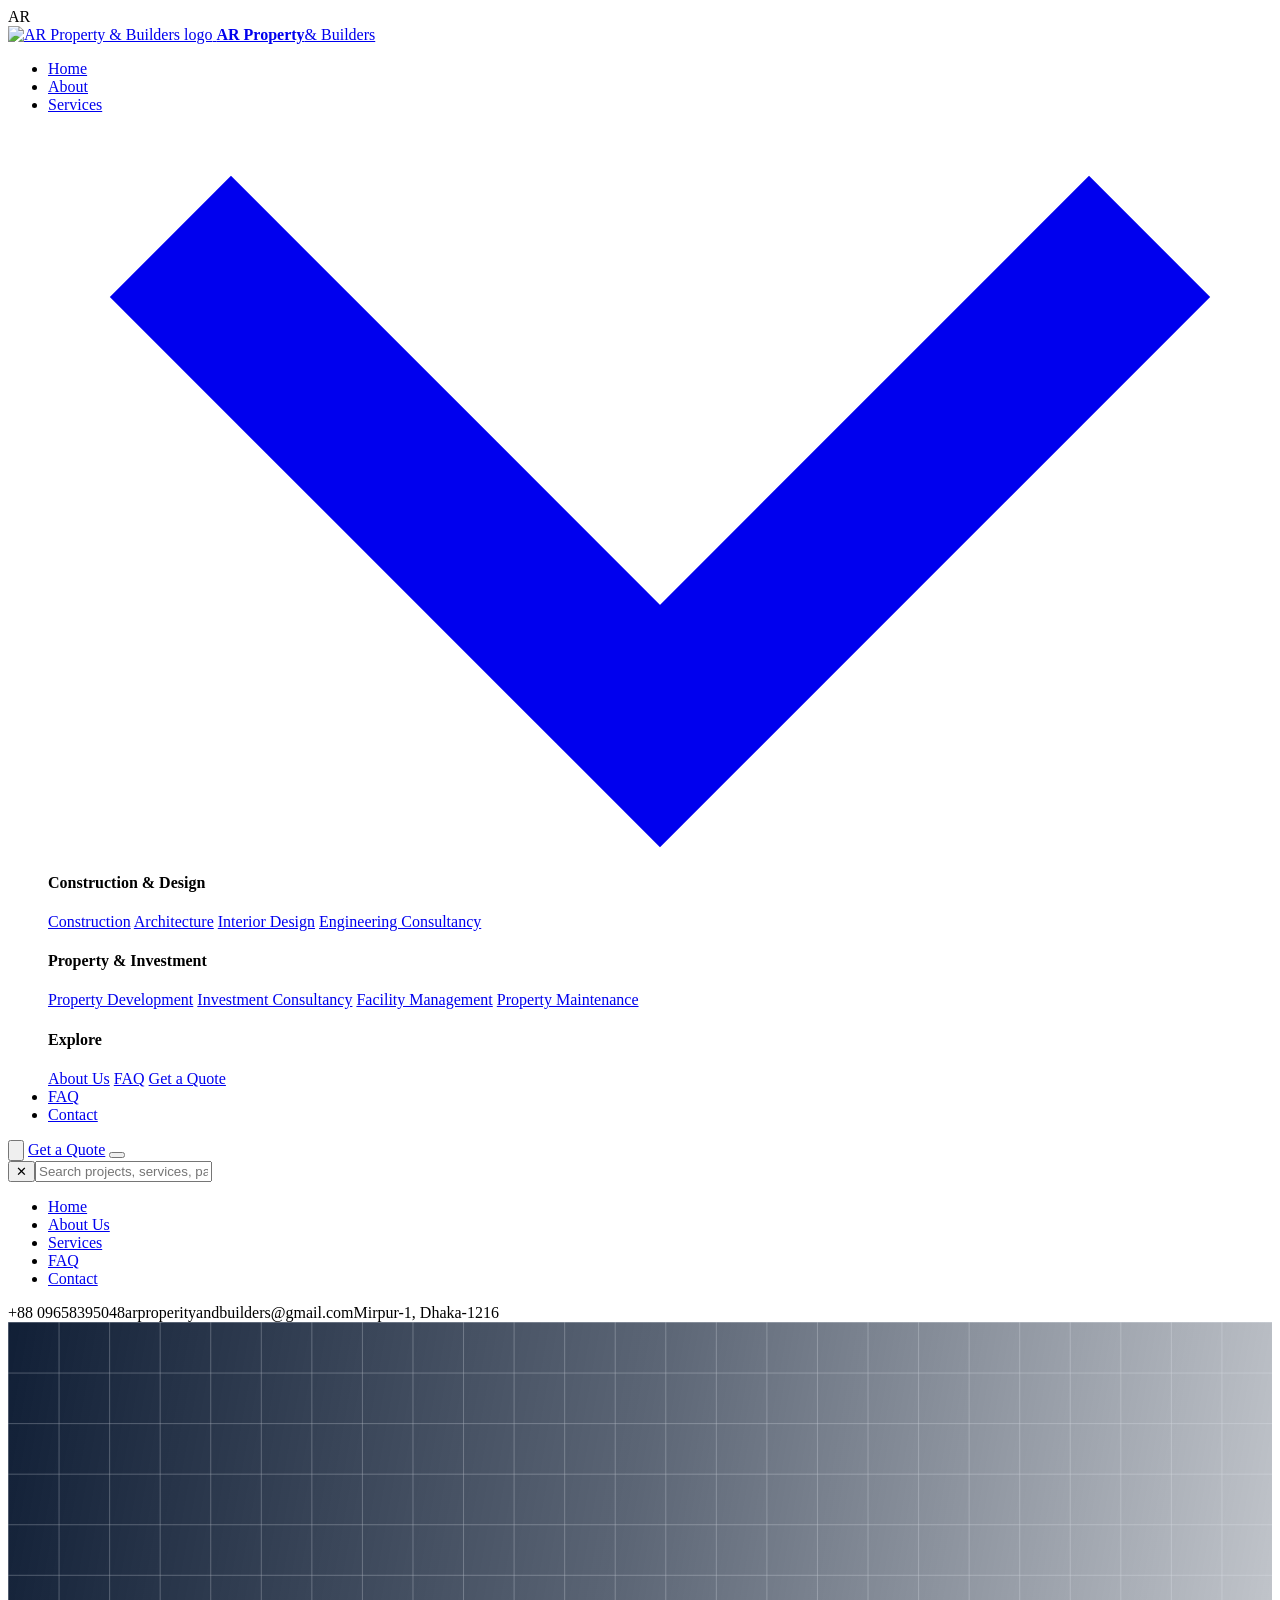
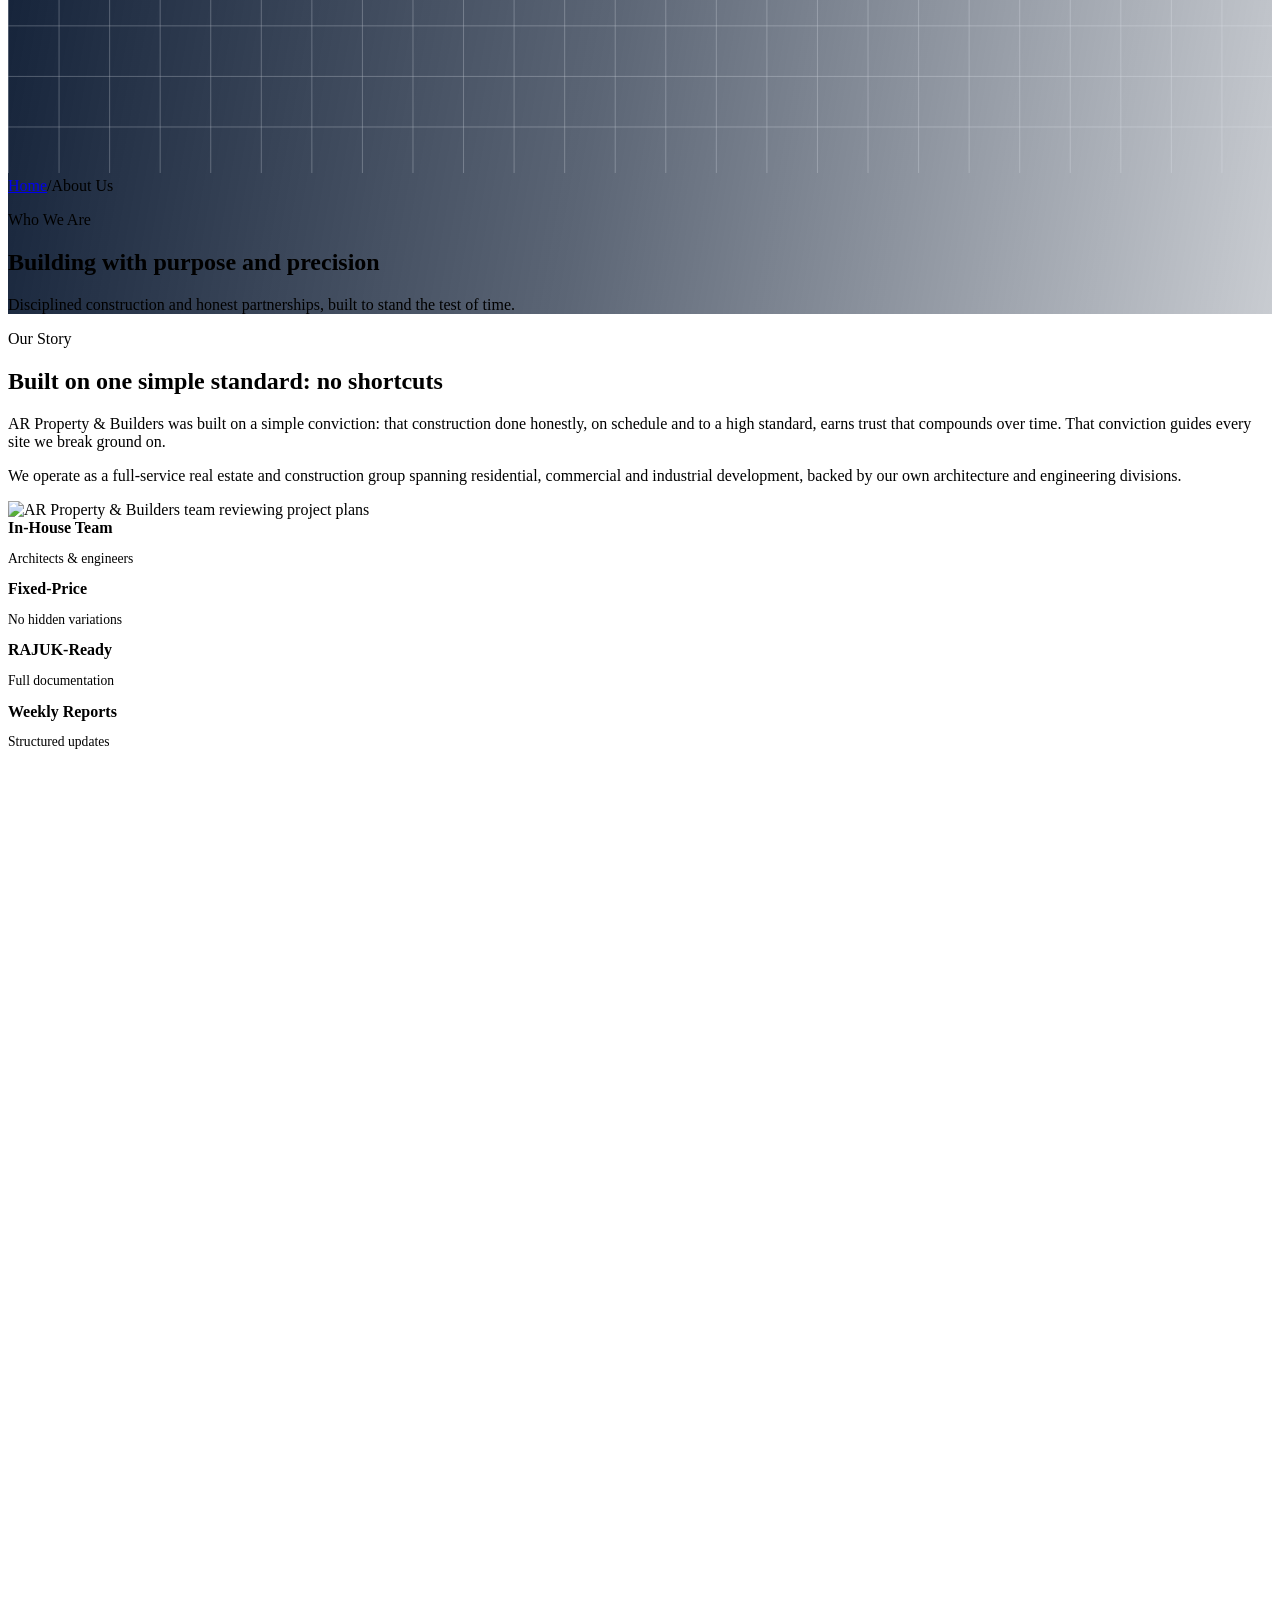
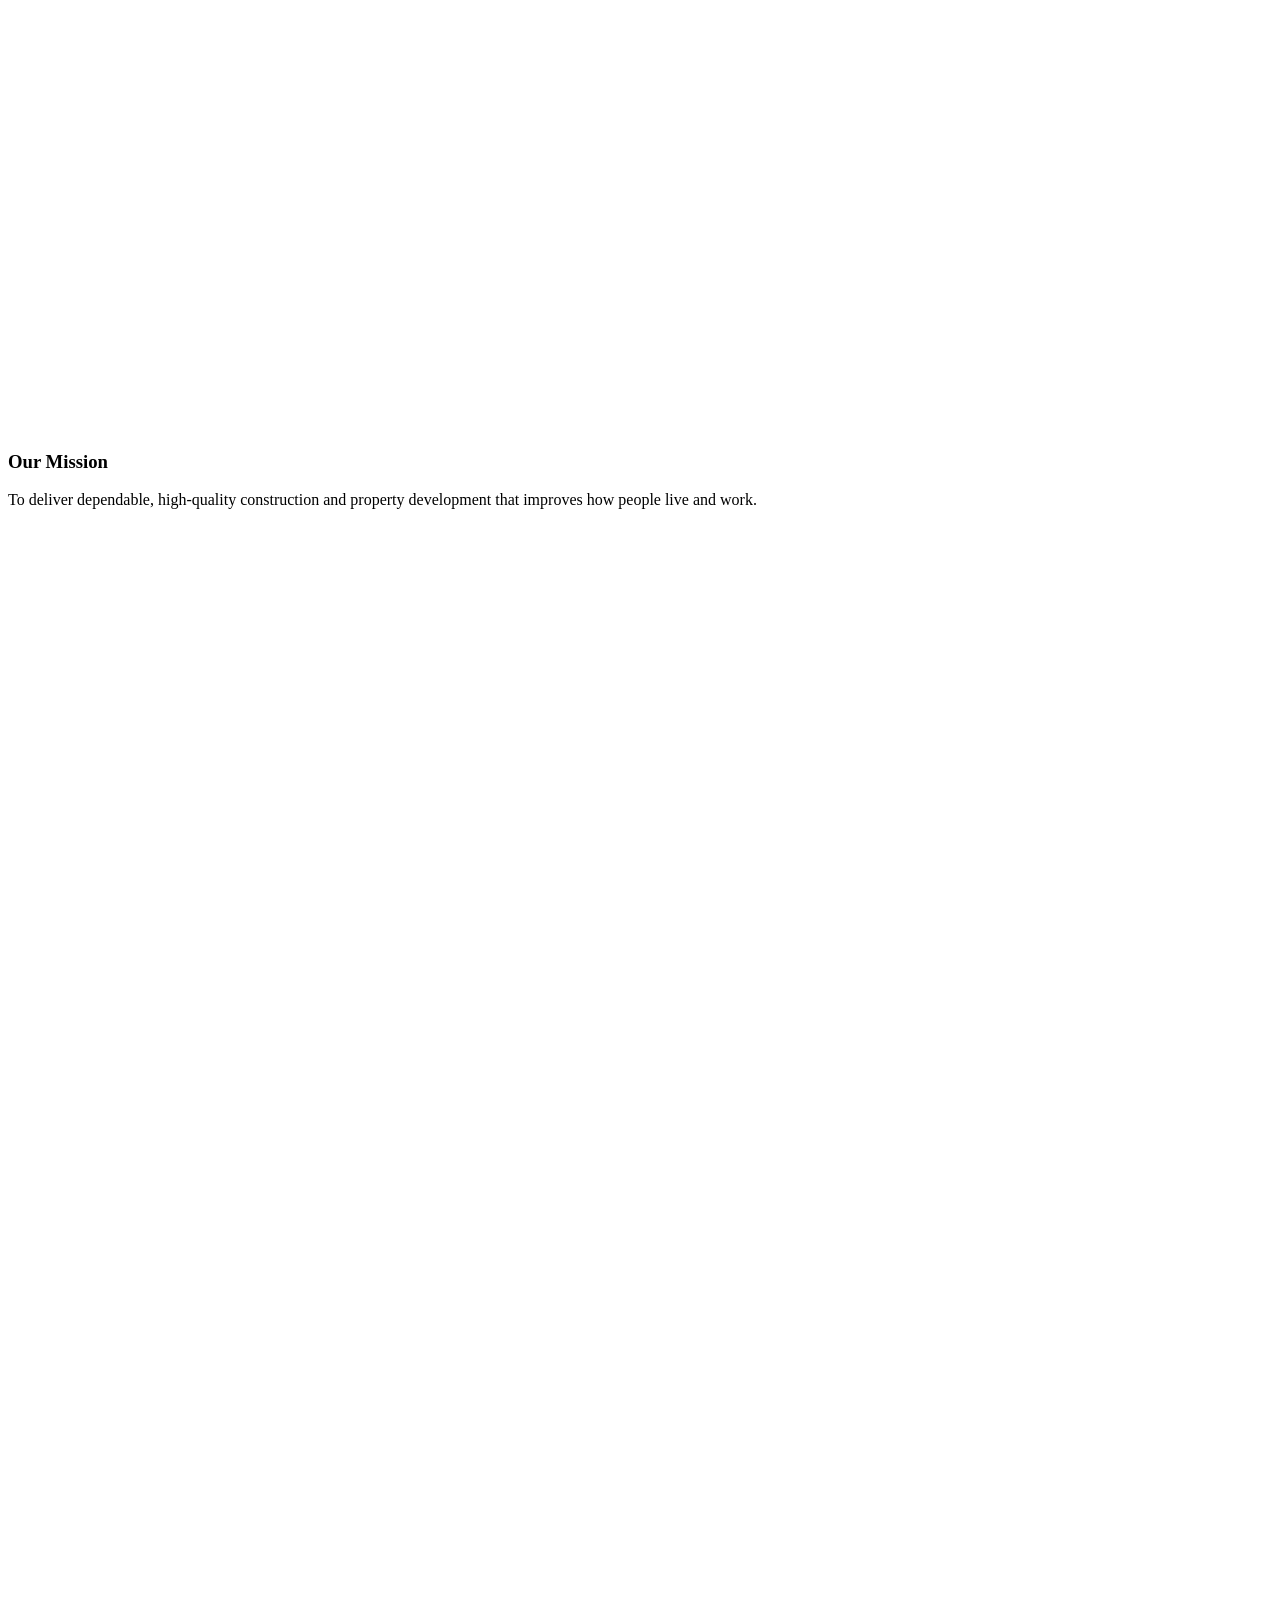
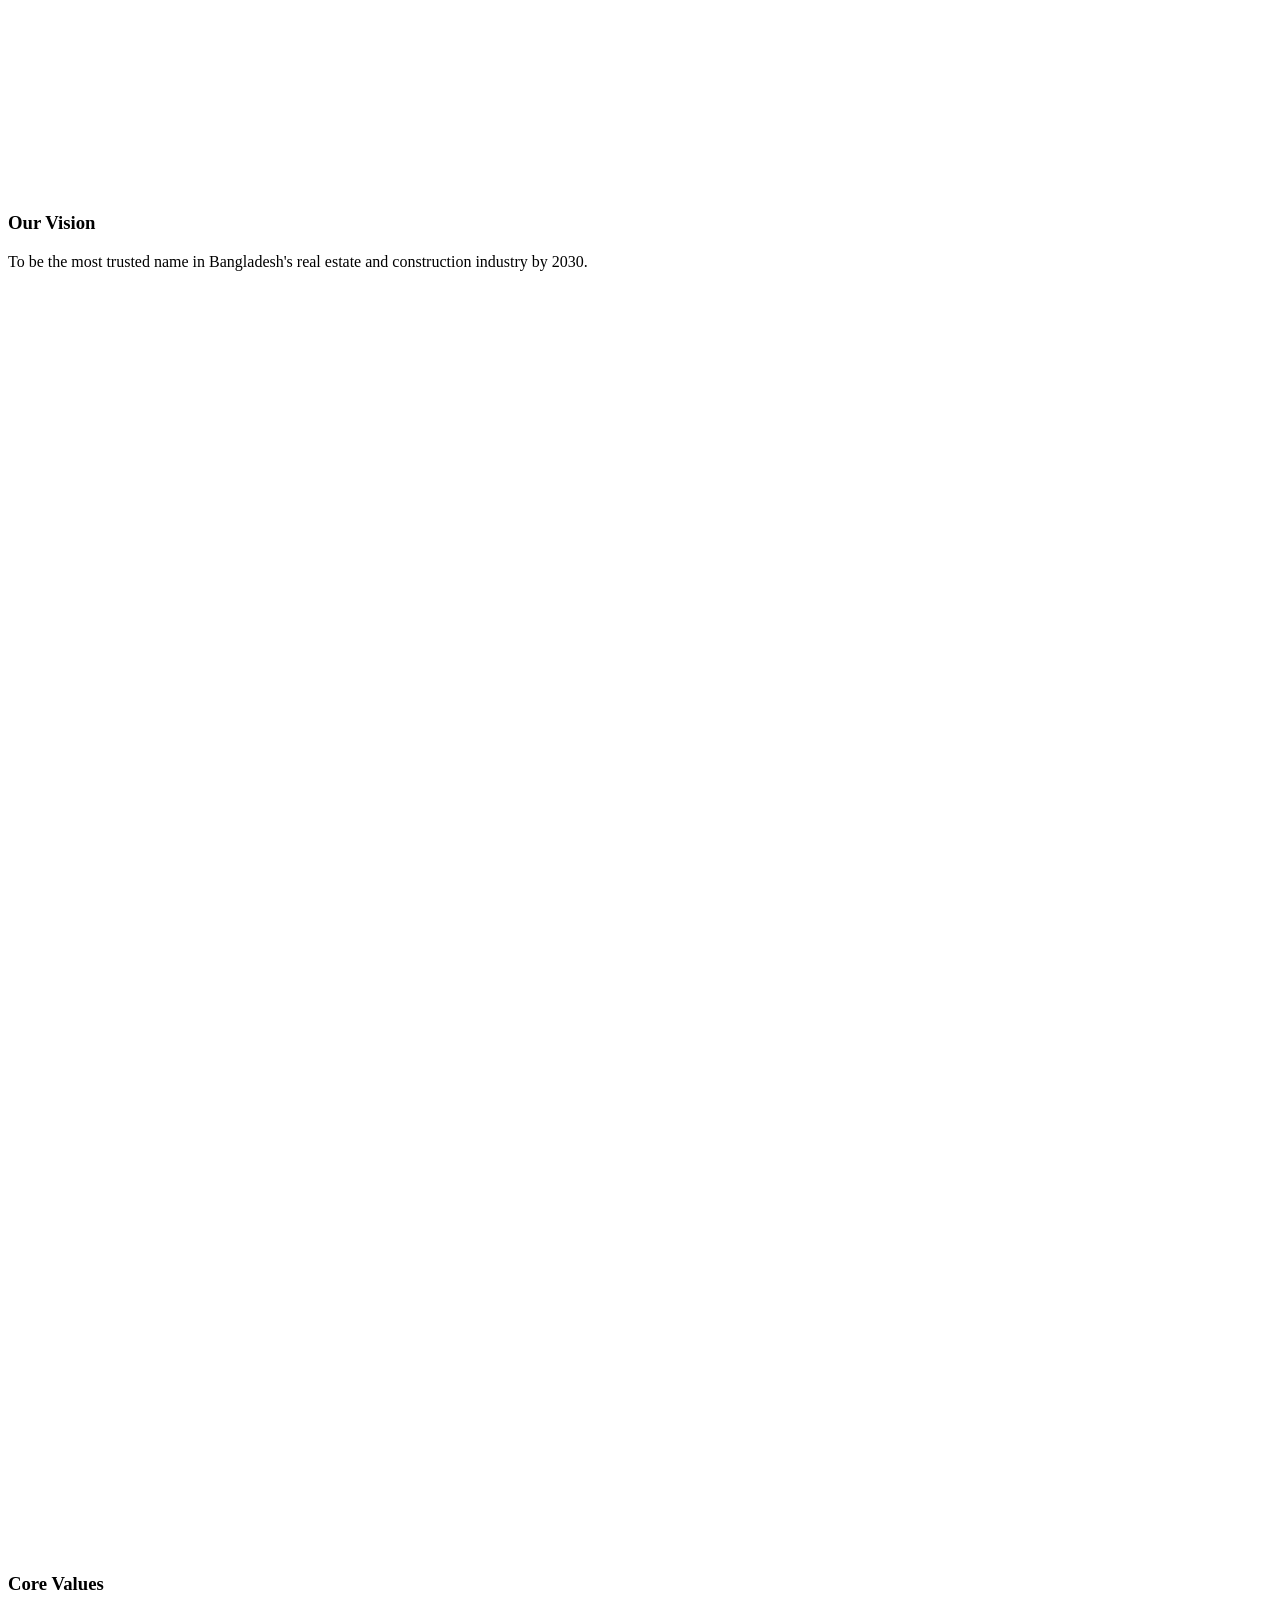
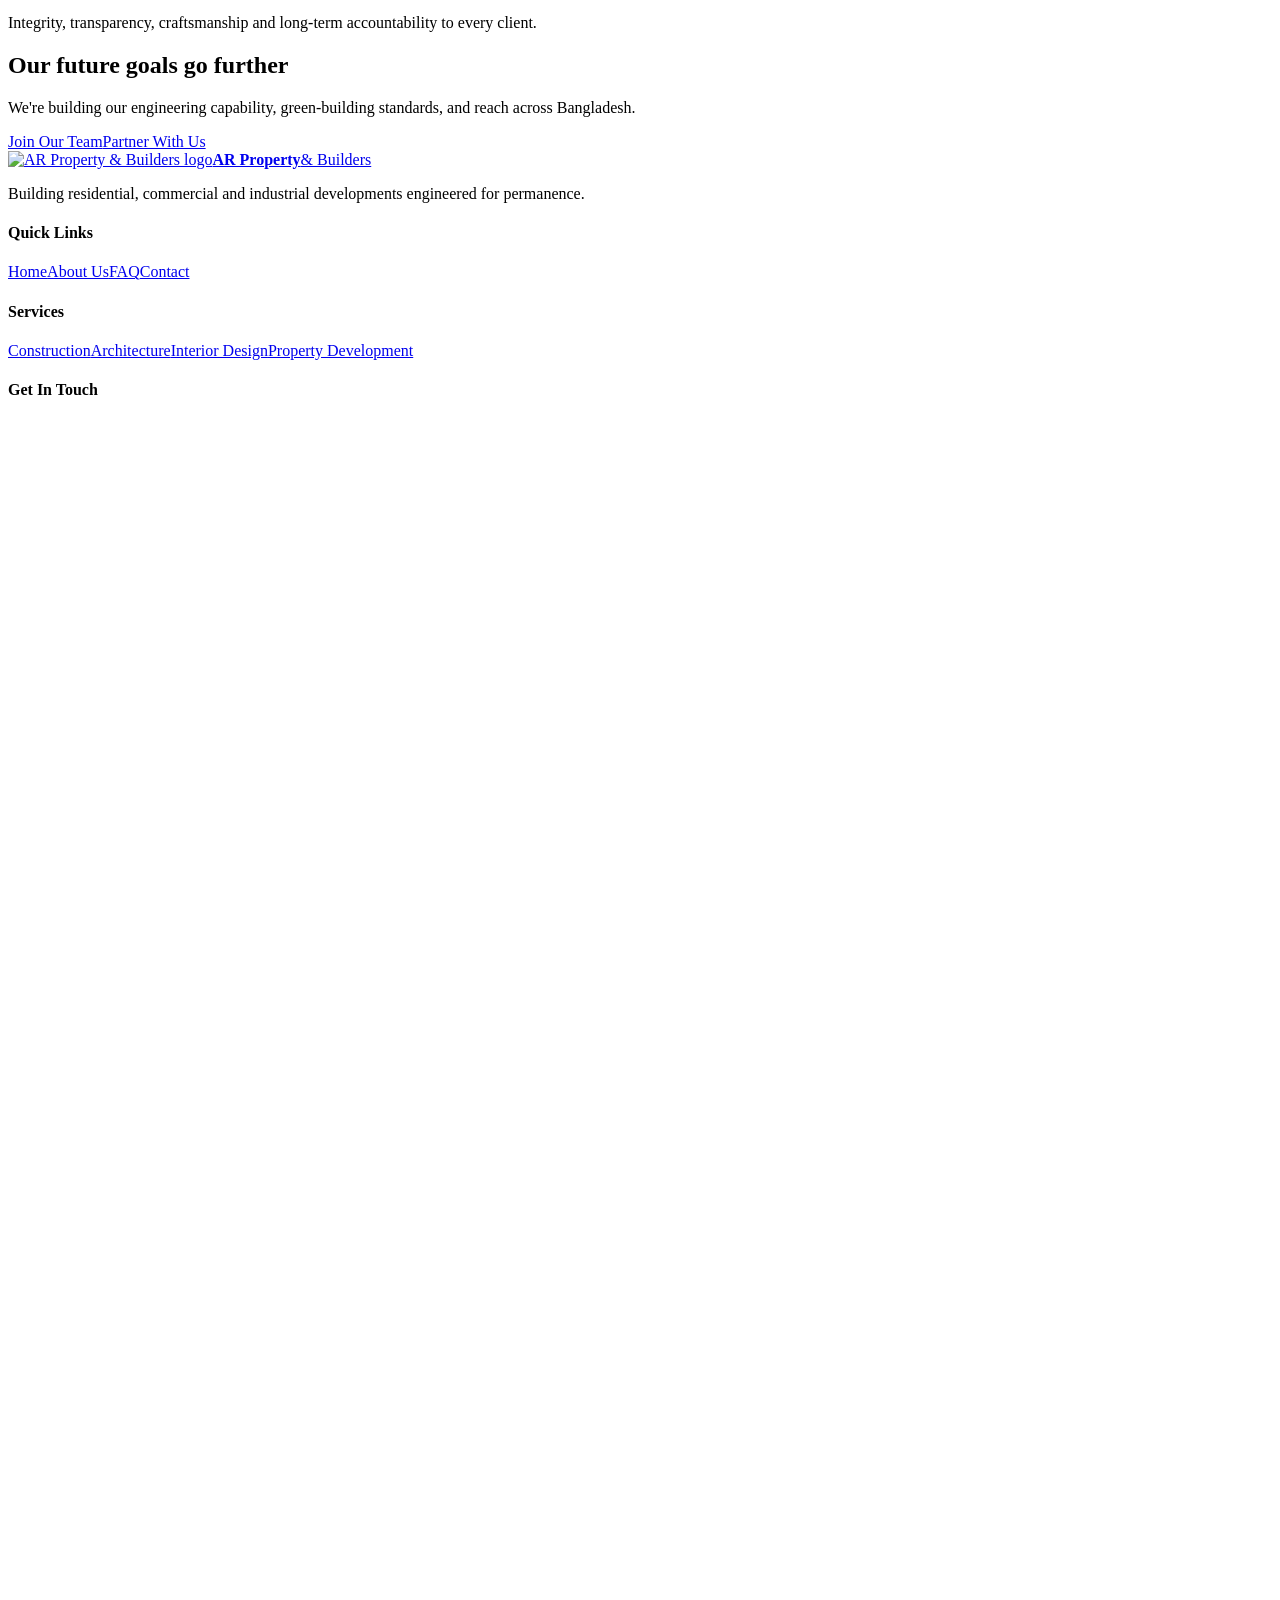
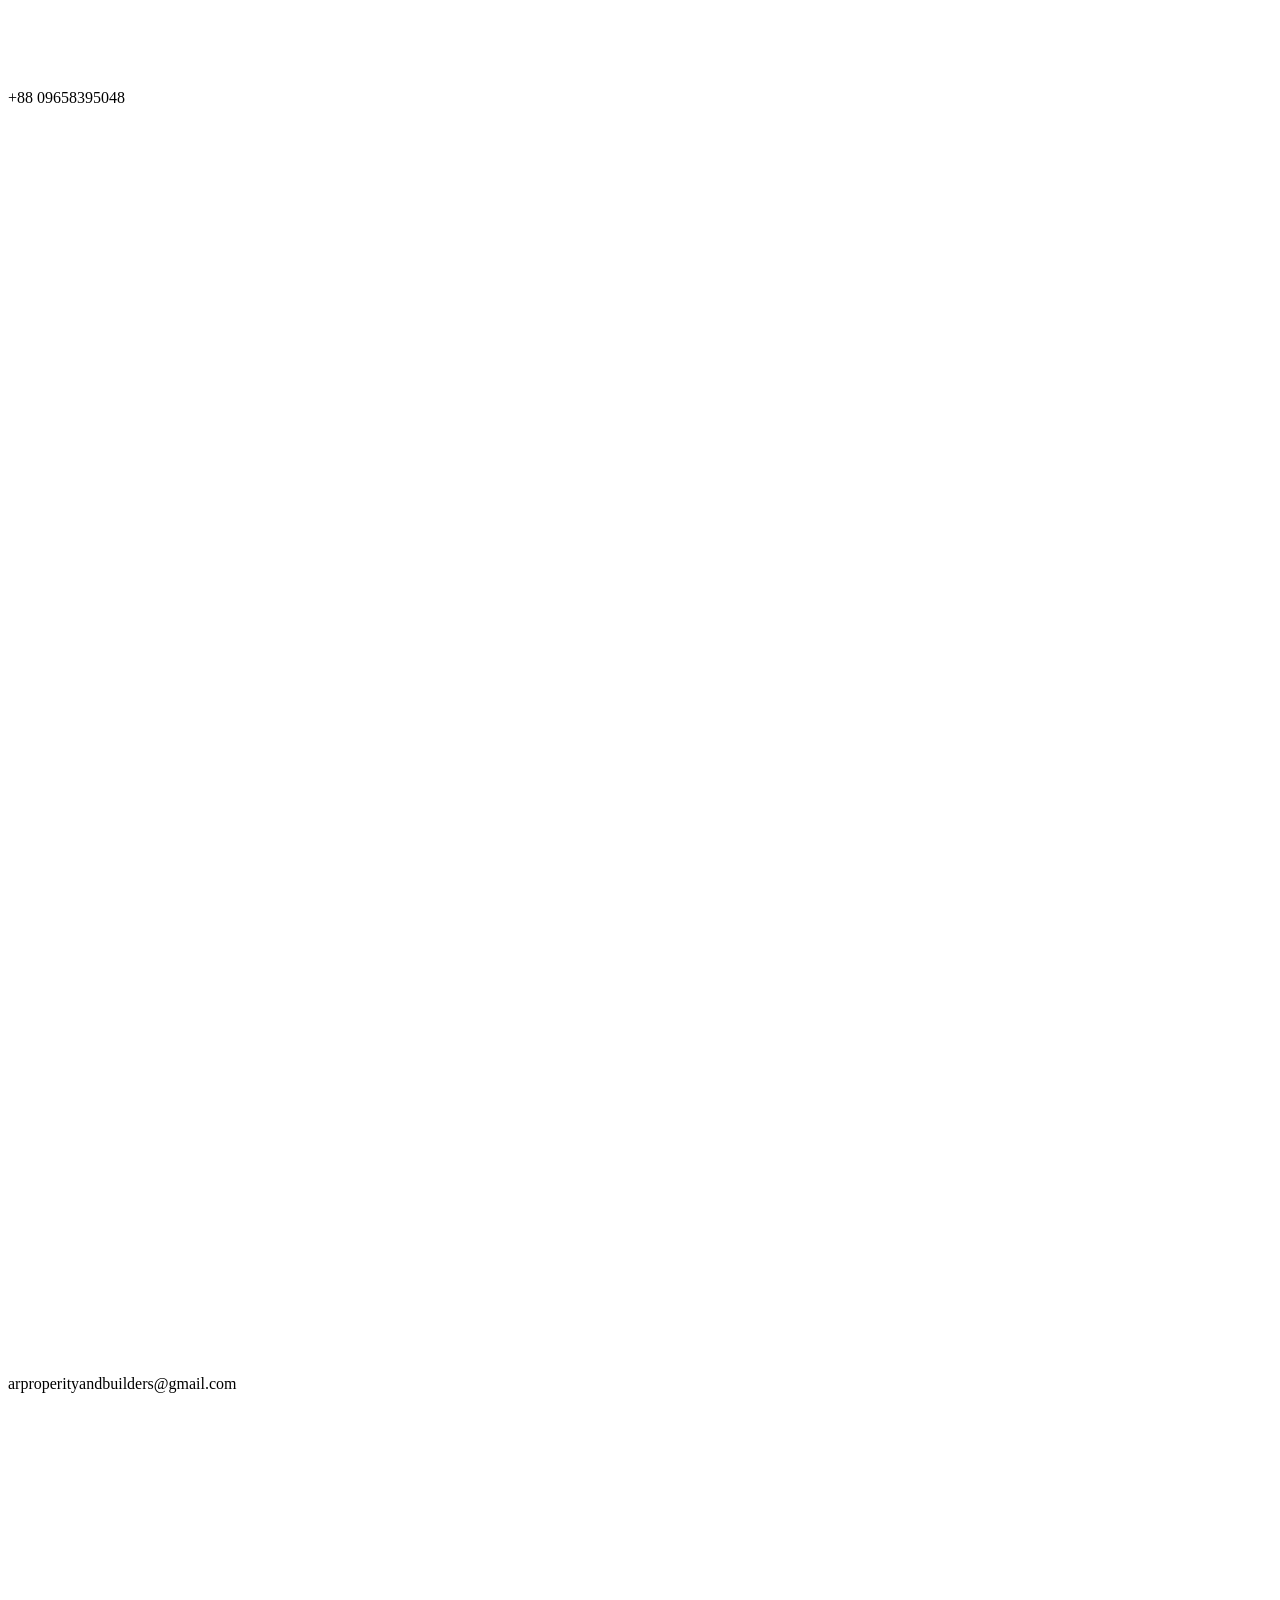
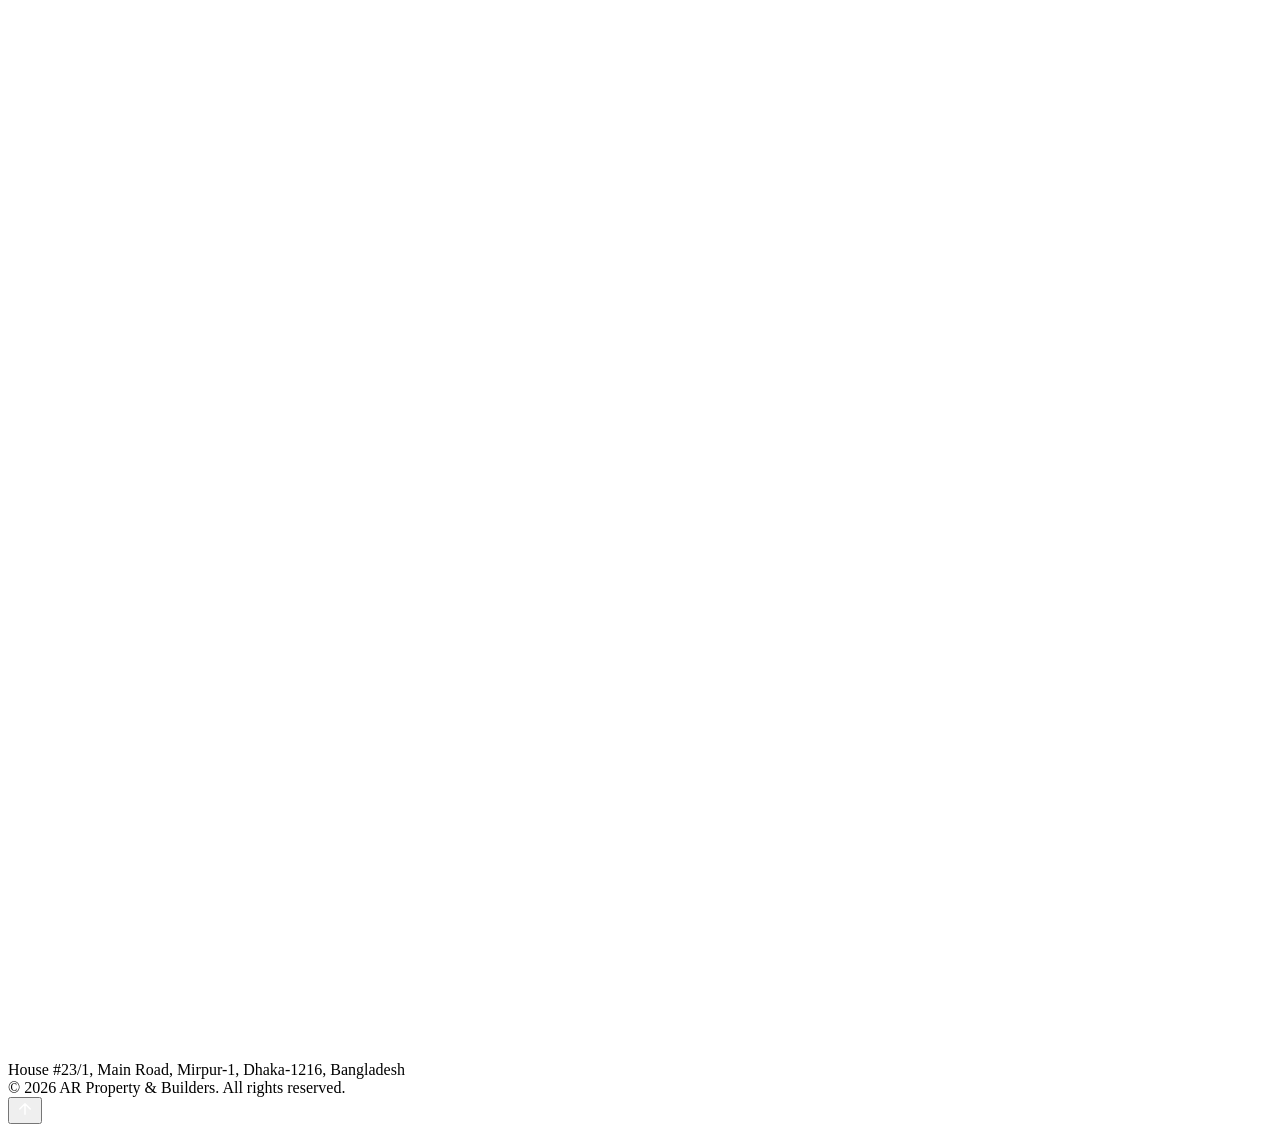
==== about.html @ 90cdf811 "Add files via upload" ====
<!DOCTYPE html>
<html lang="en">
<head>
<meta charset="UTF-8">
<meta name="viewport" content="width=device-width, initial-scale=1.0">
<title>About Us — AR Property &amp; Builders</title>
<meta name="description" content="Learn about AR Property & Builders — our story, mission, vision and core values.">
<link rel="preconnect" href="https://fonts.googleapis.com">
<link href="https://fonts.googleapis.com/css2?family=Space+Grotesk:wght@400;500;600;700&family=Inter:wght@400;500;600&family=Poppins:wght@400;500;600;700&display=swap" rel="stylesheet">
<link rel="icon" type="image/png" href="assets/images/logo.png">
<link rel="stylesheet" href="css/variables.css">
<link rel="stylesheet" href="css/style.css">
<link rel="stylesheet" href="css/animations.css">
<link rel="stylesheet" href="css/responsive.css">
</head>
<body>

<div id="page-veil" aria-hidden="true"></div>
<div id="loading-screen" aria-hidden="true"><div class="loader-mark"><span>A</span><span>R</span></div><div class="loader-bar"><span></span></div></div>
<div id="scroll-progress"></div>
<div id="cursor-glow" aria-hidden="true"></div>
<div id="toast-wrap"></div>

<header class="site-header on-dark">
  <div class="nav-wrap">
    <a href="index.html" class="brand">
      <span class="brand-mark"><img src="assets/images/logo.png" alt="AR Property &amp; Builders logo"></span>
      <span class="brand-text"><b>AR Property</b><span>&amp; Builders</span></span>
    </a>
    <nav class="main-nav" aria-label="Primary">
      <ul>
        <li><a href="index.html">Home</a></li>
        <li><a href="about.html" class="active">About</a></li>
        <li class="has-mega">
          <a href="services.html">Services <svg class="caret" viewBox="0 0 10 6" fill="none"><path d="M1 1L5 5L9 1" stroke="currentColor" stroke-width="1.4"/></svg></a>
          <div class="mega-menu">
            <div class="mega-col">
              <h4>Construction &amp; Design</h4>
              <a href="services.html#construction">Construction</a>
              <a href="services.html#architecture">Architecture</a>
              <a href="services.html#interior-design">Interior Design</a>
              <a href="services.html#engineering-consultancy">Engineering Consultancy</a>
            </div>
            <div class="mega-col">
              <h4>Property &amp; Investment</h4>
              <a href="services.html#property-development">Property Development</a>
              <a href="services.html#investment-consultancy">Investment Consultancy</a>
              <a href="services.html#facility-management">Facility Management</a>
              <a href="services.html#property-maintenance">Property Maintenance</a>
            </div>
            <div class="mega-col">
              <h4>Explore</h4>
              <a href="about.html">About Us</a>
              <a href="faq.html">FAQ</a>
              <a href="contact.html">Get a Quote</a>
            </div>
          </div>
        </li>
        <li><a href="faq.html">FAQ</a></li>
        <li><a href="contact.html">Contact</a></li>
      </ul>
    </nav>
    <div class="header-actions">
      <button class="icon-btn search-trigger" aria-label="Search" data-tooltip="Search"><svg viewBox="0 0 24 24" fill="none"><circle cx="11" cy="11" r="7" stroke="currentColor" stroke-width="1.6"/><path d="M21 21L16.65 16.65" stroke="currentColor" stroke-width="1.6" stroke-linecap="round"/></svg></button>
      <a href="contact.html" class="btn btn-primary btn-sm">Get a Quote</a>
      <button class="hamburger" aria-label="Menu"><span></span><span></span><span></span></button>
    </div>
  </div>
</header>

<div class="search-overlay"><div class="search-box"><button class="search-close" aria-label="Close search">✕</button><input type="text" placeholder="Search projects, services, pages…"></div></div>

<nav class="mobile-nav" aria-label="Mobile">
  <ul>
    <li><a href="index.html">Home</a></li>
    <li><a href="about.html">About Us</a></li>
    <li><a href="services.html">Services</a></li>
    <li><a href="faq.html">FAQ</a></li>
    <li><a href="contact.html">Contact</a></li>
  </ul>
  <div class="mn-meta"><span>+88 09658395048</span><span>arproperityandbuilders@gmail.com</span><span>Mirpur-1, Dhaka-1216</span></div>
</nav>

<main>
<section class="page-hero photo" style="background-image:linear-gradient(100deg, rgba(7,22,46,.96) 0%, rgba(7,22,46,.66) 48%, rgba(7,22,46,.22) 100%), url('assets/images/about-hero-site.jpg')">
  <div class="bp-grid" aria-hidden="true"><svg viewBox="0 0 1400 500" preserveAspectRatio="xMidYMid slice"><defs><pattern id="g2" width="56" height="56" patternUnits="userSpaceOnUse"><path d="M56 0H0V56" fill="none" stroke="#E6EAF2" stroke-width="1"/></pattern></defs><rect width="1400" height="500" fill="url(#g2)" opacity=".6"/></svg></div>
  <div class="container" style="position:relative;z-index:2">
    <div class="breadcrumb"><a href="index.html">Home</a><span class="sep">/</span><span>About Us</span></div>
    <p class="eyebrow">Who We Are</p>
    <h1 data-reveal="up">Building with purpose and precision</h1>
    <p class="tag-line" data-reveal="up" style="transition-delay:.1s">Disciplined construction and honest partnerships, built to stand the test of time.</p>
  </div>
</section>

<section class="section">
  <div class="container split">
    <div data-reveal="left">
      <p class="eyebrow">Our Story</p>
      <h2>Built on one simple standard: no shortcuts</h2>
      <p class="tag-line">AR Property &amp; Builders was built on a simple conviction: that construction done honestly, on schedule and to a high standard, earns trust that compounds over time. That conviction guides every site we break ground on.</p>
      <p class="tag-line mt-2">We operate as a full-service real estate and construction group spanning residential, commercial and industrial development, backed by our own architecture and engineering divisions.</p>
    </div>
    <div data-reveal="right">
      <div class="photo-frame">
        <img src="assets/images/team-planning.jpg" alt="AR Property &amp; Builders team reviewing project plans">
      </div>
      <div class="card-grid grid-2 mt-3">
        <div class="glass-card"><b style="font-family:var(--font-display);font-size:1rem;color:var(--navy)">In-House Team</b><p class="mt-1" style="font-size:.85rem">Architects &amp; engineers</p></div>
        <div class="glass-card"><b style="font-family:var(--font-display);font-size:1rem;color:var(--navy)">Fixed-Price</b><p class="mt-1" style="font-size:.85rem">No hidden variations</p></div>
        <div class="glass-card"><b style="font-family:var(--font-display);font-size:1rem;color:var(--navy)">RAJUK-Ready</b><p class="mt-1" style="font-size:.85rem">Full documentation</p></div>
        <div class="glass-card"><b style="font-family:var(--font-display);font-size:1rem;color:var(--navy)">Weekly Reports</b><p class="mt-1" style="font-size:.85rem">Structured updates</p></div>
      </div>
    </div>
  </div>
</section>

<section class="section" style="background:var(--surface-1)">
  <div class="container">
    <div class="card-grid grid-3" data-reveal-group>
      <div class="card"><span class="corner tl"></span><span class="corner br"></span>
        <div class="card-icon"><svg viewBox="0 0 24 24" fill="none"><path d="M12 2L2 7L12 12L22 7L12 2Z" stroke-width="1.6" stroke-linejoin="round"/></svg></div>
        <h3>Our Mission</h3><p>To deliver dependable, high-quality construction and property development that improves how people live and work.</p>
      </div>
      <div class="card"><span class="corner tl"></span><span class="corner br"></span>
        <div class="card-icon"><svg viewBox="0 0 24 24" fill="none"><path d="M2 12S5 5 12 5S22 12 22 12S19 19 12 19S2 12 2 12Z" stroke-width="1.6"/><circle cx="12" cy="12" r="3" stroke-width="1.6"/></svg></div>
        <h3>Our Vision</h3><p>To be the most trusted name in Bangladesh's real estate and construction industry by 2030.</p>
      </div>
      <div class="card"><span class="corner tl"></span><span class="corner br"></span>
        <div class="card-icon"><svg viewBox="0 0 24 24" fill="none"><path d="M12 21C12 21 4 15 4 9A8 8 0 0112 3A8 8 0 0120 9C20 15 12 21 12 21Z" stroke-width="1.6"/></svg></div>
        <h3>Core Values</h3><p>Integrity, transparency, craftsmanship and long-term accountability to every client.</p>
      </div>
    </div>
  </div>
</section>

<section class="section">
  <div class="container">
    <div class="cta-band" data-reveal="zoom">
      <h2>Our future goals go further</h2>
      <p>We're building our engineering capability, green-building standards, and reach across Bangladesh.</p>
      <div class="hero-cta" style="justify-content:center"><a href="contact.html" class="btn btn-primary">Join Our Team</a><a href="contact.html" class="btn btn-outline">Partner With Us</a></div>
    </div>
  </div>
</section>
</main>

<footer class="site-footer">
  <div class="container footer-top">
    <div class="footer-brand">
      <a href="index.html" class="brand"><span class="brand-mark"><img src="assets/images/logo.png" alt="AR Property &amp; Builders logo"></span><span class="brand-text"><b>AR Property</b><span>&amp; Builders</span></span></a>
      <p>Building residential, commercial and industrial developments engineered for permanence.</p>
    </div>
    <div class="footer-col"><h4>Quick Links</h4><a href="index.html">Home</a><a href="about.html">About Us</a><a href="faq.html">FAQ</a><a href="contact.html">Contact</a></div>
    <div class="footer-col"><h4>Services</h4><a href="services.html#construction">Construction</a><a href="services.html#architecture">Architecture</a><a href="services.html#interior-design">Interior Design</a><a href="services.html#property-development">Property Development</a></div>
    <div class="footer-col">
      <h4>Get In Touch</h4>
      <div class="contact-row"><svg viewBox="0 0 24 24" fill="none"><path d="M22 16.92V19.92C22 20.47 21.55 20.92 21 20.9C10.4 20.29 2.7 12.6 2.1 2C2.08 1.45 2.53 1 3.08 1H6.08C6.6 1 7.03 1.4 7.08 1.92C7.2 3.13 7.47 4.32 7.87 5.44C8.03 5.9 7.92 6.42 7.56 6.78L6.1 8.24C7.5 11.05 9.95 13.5 12.76 14.9L14.22 13.44C14.58 13.08 15.1 12.97 15.56 13.13C16.68 13.53 17.87 13.8 19.08 13.92C19.6 13.97 20 14.4 20 14.92" stroke-width="1.4"/></svg><span>+88 09658395048</span></div>
      <div class="contact-row"><svg viewBox="0 0 24 24" fill="none"><path d="M4 4H20V20H4V4Z" stroke-width="1.4"/><path d="M4 6L12 13L20 6" stroke-width="1.4"/></svg><span>arproperityandbuilders@gmail.com</span></div>
      <div class="contact-row"><svg viewBox="0 0 24 24" fill="none"><path d="M12 21C12 21 5 15 5 9.5A7 7 0 0119 9.5C19 15 12 21 12 21Z" stroke-width="1.4"/></svg><span>House #23/1, Main Road, Mirpur-1, Dhaka-1216, Bangladesh</span></div>
    </div>
  </div>
  <div class="container footer-bottom"><span>© 2026 AR Property &amp; Builders. All rights reserved.</span></div>
</footer>

<button id="back-to-top" aria-label="Back to top"><svg viewBox="0 0 24 24" fill="none" width="18" height="18"><path d="M12 19V5M5 12L12 5L19 12" stroke="white" stroke-width="2" stroke-linecap="round" stroke-linejoin="round"/></svg></button>

<script src="js/main.js"></script>
<script src="js/navigation.js"></script>
<script src="js/animation.js"></script>
<script src="js/counter.js"></script>
<script src="js/forms.js"></script>
<script src="js/components.js"></script>
</body>
</html>
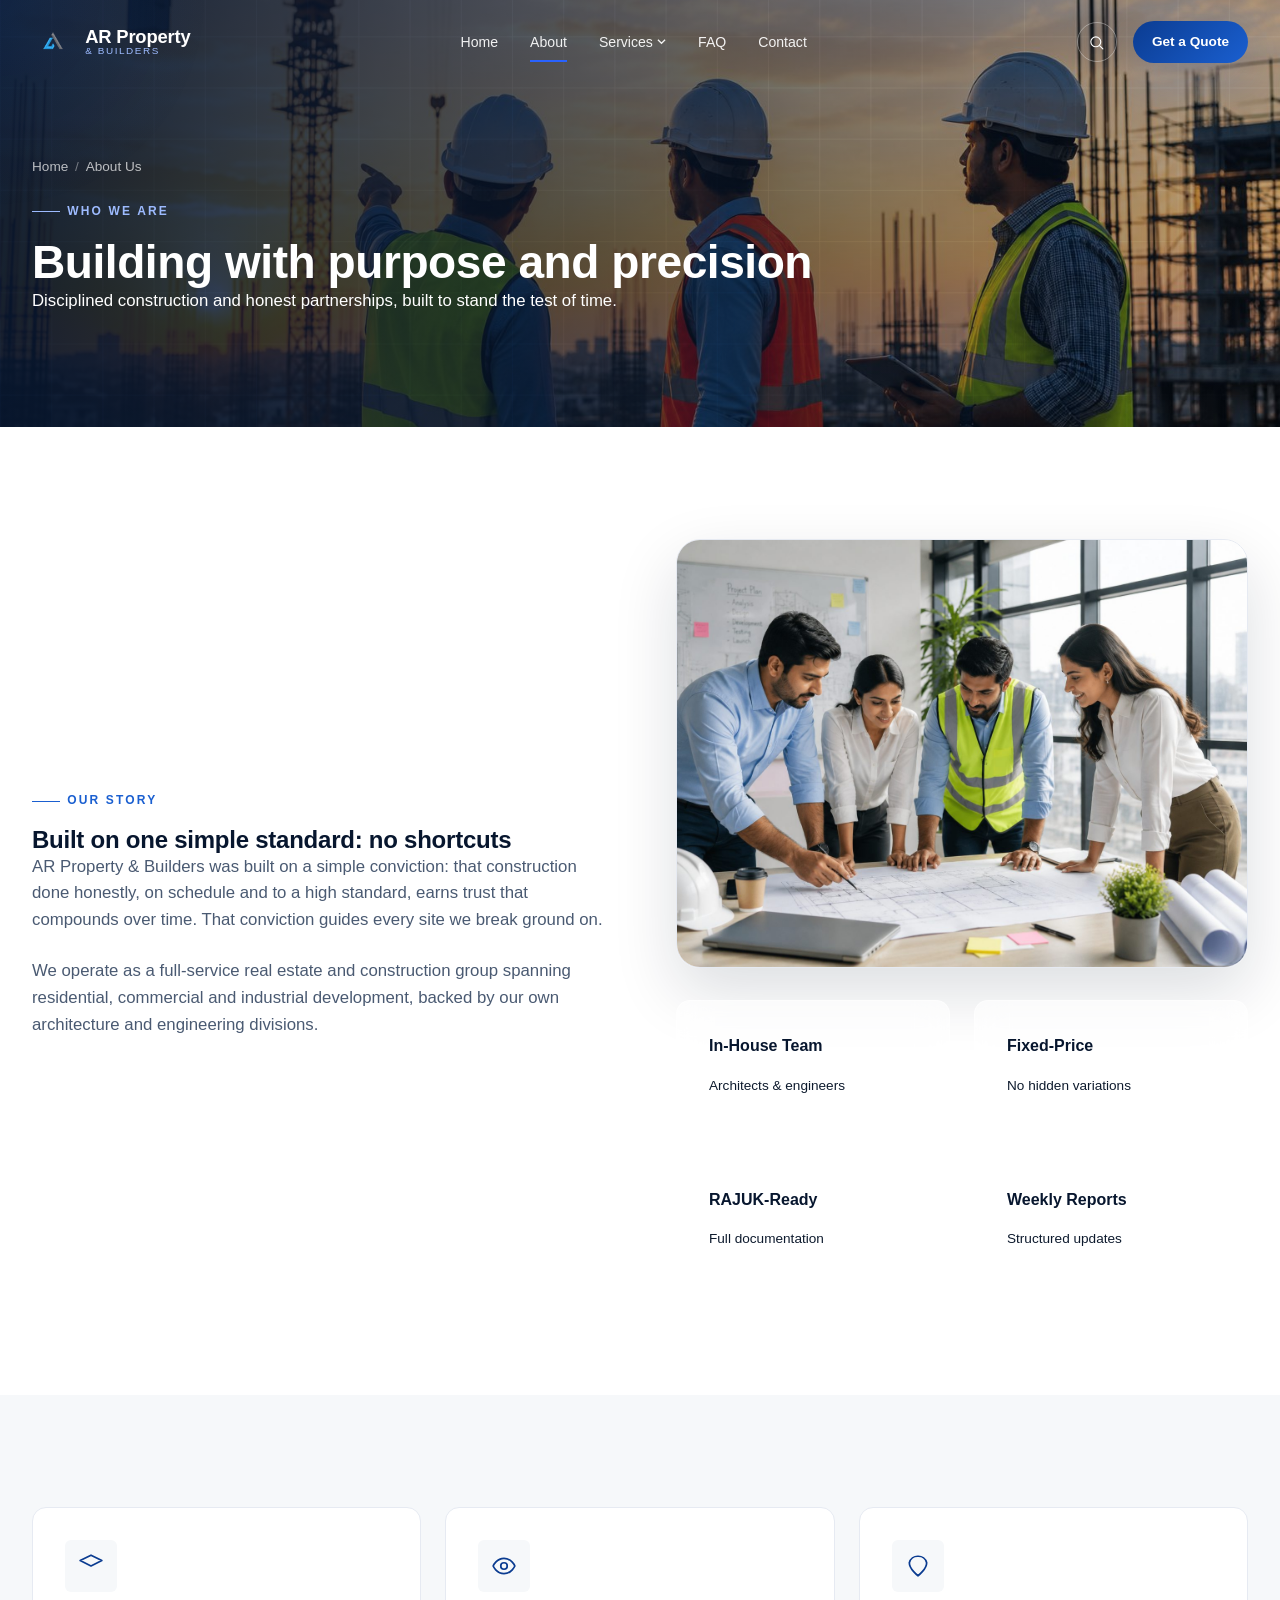
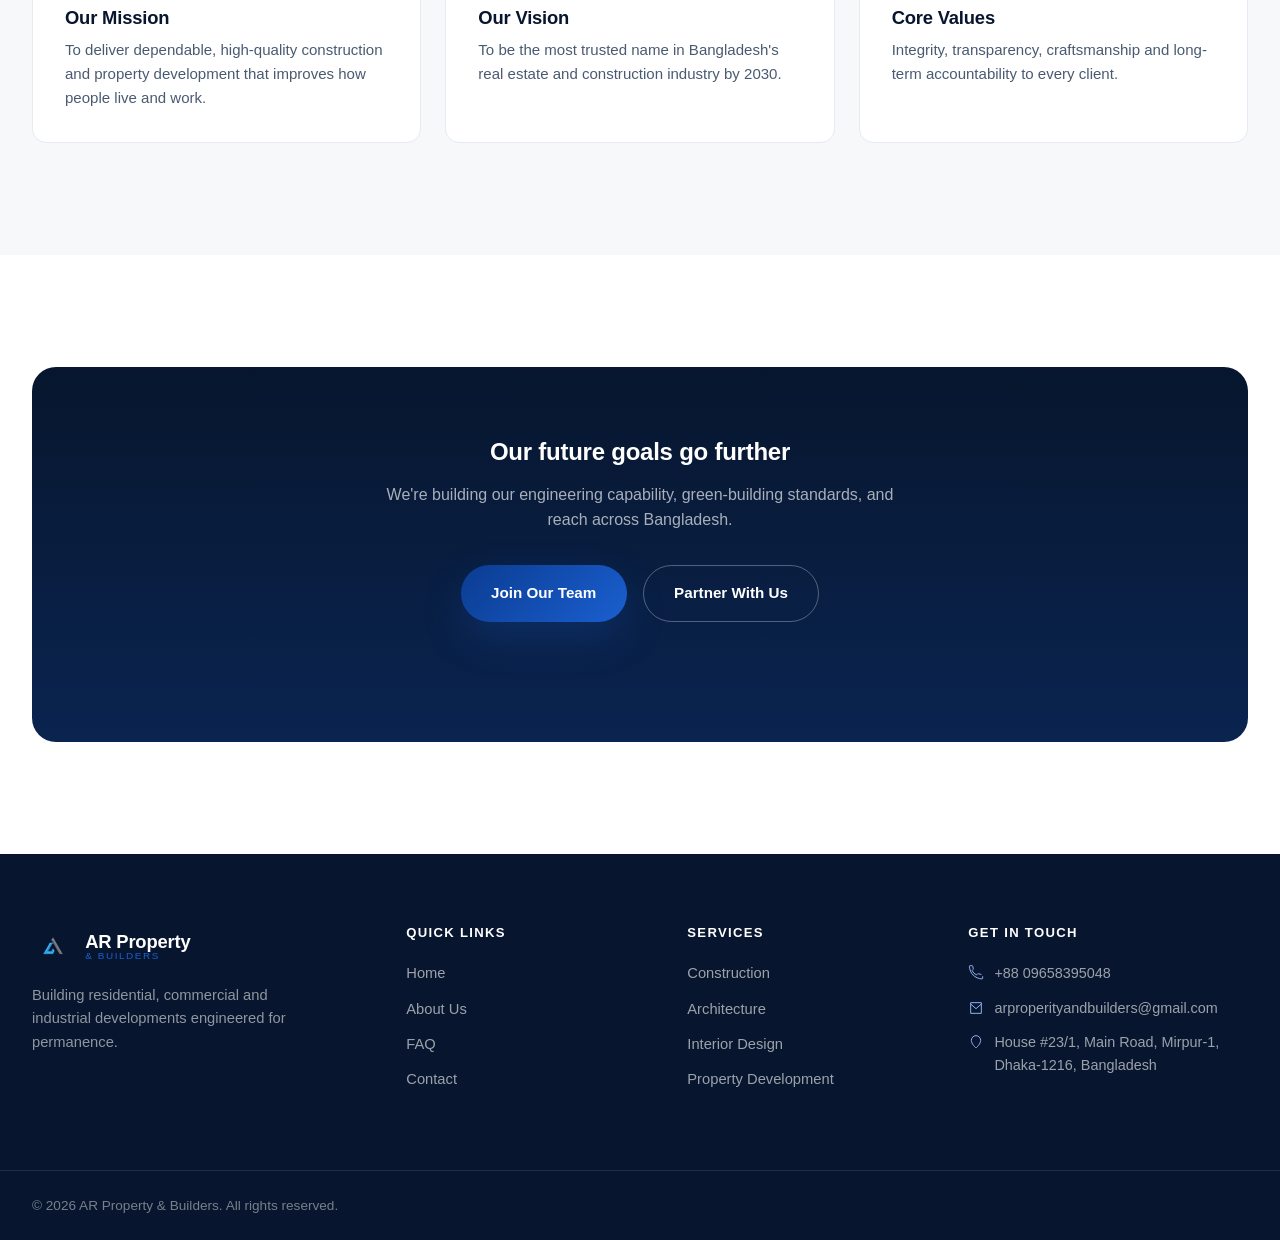
==== commit 460e8e72: "Add files via upload" ====
--- a/about.html
+++ b/about.html
@@ -7,11 +7,11 @@
 <meta name="description" content="Learn about AR Property & Builders — our story, mission, vision and core values.">
 <link rel="preconnect" href="https://fonts.googleapis.com">
 <link href="https://fonts.googleapis.com/css2?family=Space+Grotesk:wght@400;500;600;700&family=Inter:wght@400;500;600&family=Poppins:wght@400;500;600;700&display=swap" rel="stylesheet">
-<link rel="icon" type="image/png" href="assets/images/logo.png">
-<link rel="stylesheet" href="css/variables.css">
-<link rel="stylesheet" href="css/style.css">
-<link rel="stylesheet" href="css/animations.css">
-<link rel="stylesheet" href="css/responsive.css">
+<link rel="icon" type="image/png" href="logo.png">
+<link rel="stylesheet" href="variables.css">
+<link rel="stylesheet" href="style.css">
+<link rel="stylesheet" href="animations.css">
+<link rel="stylesheet" href="responsive.css">
 </head>
 <body>
 
@@ -24,7 +24,7 @@
 <header class="site-header on-dark">
   <div class="nav-wrap">
     <a href="index.html" class="brand">
-      <span class="brand-mark"><img src="assets/images/logo.png" alt="AR Property &amp; Builders logo"></span>
+      <span class="brand-mark"><img src="logo.png" alt="AR Property &amp; Builders logo"></span>
       <span class="brand-text"><b>AR Property</b><span>&amp; Builders</span></span>
     </a>
     <nav class="main-nav" aria-label="Primary">
@@ -82,7 +82,7 @@
 </nav>
 
 <main>
-<section class="page-hero photo" style="background-image:linear-gradient(100deg, rgba(7,22,46,.96) 0%, rgba(7,22,46,.66) 48%, rgba(7,22,46,.22) 100%), url('assets/images/about-hero-site.jpg')">
+<section class="page-hero photo" style="background-image:linear-gradient(100deg, rgba(7,22,46,.96) 0%, rgba(7,22,46,.66) 48%, rgba(7,22,46,.22) 100%), url('about-hero-site.jpg')">
   <div class="bp-grid" aria-hidden="true"><svg viewBox="0 0 1400 500" preserveAspectRatio="xMidYMid slice"><defs><pattern id="g2" width="56" height="56" patternUnits="userSpaceOnUse"><path d="M56 0H0V56" fill="none" stroke="#E6EAF2" stroke-width="1"/></pattern></defs><rect width="1400" height="500" fill="url(#g2)" opacity=".6"/></svg></div>
   <div class="container" style="position:relative;z-index:2">
     <div class="breadcrumb"><a href="index.html">Home</a><span class="sep">/</span><span>About Us</span></div>
@@ -102,7 +102,7 @@
     </div>
     <div data-reveal="right">
       <div class="photo-frame">
-        <img src="assets/images/team-planning.jpg" alt="AR Property &amp; Builders team reviewing project plans">
+        <img src="team-planning.jpg" alt="AR Property &amp; Builders team reviewing project plans">
       </div>
       <div class="card-grid grid-2 mt-3">
         <div class="glass-card"><b style="font-family:var(--font-display);font-size:1rem;color:var(--navy)">In-House Team</b><p class="mt-1" style="font-size:.85rem">Architects &amp; engineers</p></div>
@@ -147,7 +147,7 @@
 <footer class="site-footer">
   <div class="container footer-top">
     <div class="footer-brand">
-      <a href="index.html" class="brand"><span class="brand-mark"><img src="assets/images/logo.png" alt="AR Property &amp; Builders logo"></span><span class="brand-text"><b>AR Property</b><span>&amp; Builders</span></span></a>
+      <a href="index.html" class="brand"><span class="brand-mark"><img src="logo.png" alt="AR Property &amp; Builders logo"></span><span class="brand-text"><b>AR Property</b><span>&amp; Builders</span></span></a>
       <p>Building residential, commercial and industrial developments engineered for permanence.</p>
     </div>
     <div class="footer-col"><h4>Quick Links</h4><a href="index.html">Home</a><a href="about.html">About Us</a><a href="faq.html">FAQ</a><a href="contact.html">Contact</a></div>
@@ -164,11 +164,11 @@
 
 <button id="back-to-top" aria-label="Back to top"><svg viewBox="0 0 24 24" fill="none" width="18" height="18"><path d="M12 19V5M5 12L12 5L19 12" stroke="white" stroke-width="2" stroke-linecap="round" stroke-linejoin="round"/></svg></button>
 
-<script src="js/main.js"></script>
-<script src="js/navigation.js"></script>
-<script src="js/animation.js"></script>
-<script src="js/counter.js"></script>
-<script src="js/forms.js"></script>
-<script src="js/components.js"></script>
+<script src="main.js"></script>
+<script src="navigation.js"></script>
+<script src="animation.js"></script>
+<script src="counter.js"></script>
+<script src="forms.js"></script>
+<script src="components.js"></script>
 </body>
 </html>
--- a/variables.css
+++ b/variables.css
@@ -0,0 +1,77 @@
+/* ==========================================================================
+   AR PROPERTY & BUILDERS — DESIGN TOKENS
+   ========================================================================== */
+:root{
+  /* Color System */
+  --navy:#07162E;
+  --blue-deep:#0B3C91;
+  --blue-sec:#1A5FD0;
+  --blue-hover:#2962FF;
+  --white:#FFFFFF;
+  --gray-light:#F6F8FA;
+  --border:#E6EAF2;
+
+  --ink:#0E1B2E;
+  --ink-soft:#4A5A72;
+  --ink-faint:#8B98AC;
+
+  /* Surfaces */
+  --surface-0:var(--white);
+  --surface-1:var(--gray-light);
+  --surface-2:#EFF3F8;
+  --glass-bg:rgba(255,255,255,.62);
+  --glass-border:rgba(255,255,255,.45);
+  --navy-glass:rgba(7,22,46,.72);
+
+  /* Gradients — blue/white only */
+  --grad-primary:linear-gradient(135deg,var(--blue-deep) 0%,var(--blue-sec) 100%);
+  --grad-navy:linear-gradient(180deg,var(--navy) 0%,#0A2450 100%);
+  --grad-line:linear-gradient(90deg,transparent 0%,var(--blue-sec) 50%,transparent 100%);
+  --grad-radial-glow:radial-gradient(circle at 50% 50%,rgba(26,95,208,.18),transparent 70%);
+
+  /* Typography */
+  --font-display:'Space Grotesk',sans-serif;
+  --font-body:'Inter',sans-serif;
+  --font-ui:'Poppins',sans-serif;
+
+  --fs-hero:clamp(2.6rem,5.4vw,5.2rem);
+  --fs-h1:clamp(2.1rem,3.6vw,3.4rem);
+  --fs-h2:clamp(1.7rem,2.6vw,2.5rem);
+  --fs-h3:clamp(1.25rem,1.8vw,1.6rem);
+  --fs-lead:clamp(1.05rem,1.3vw,1.25rem);
+  --fs-body:1rem;
+  --fs-small:.875rem;
+  --fs-micro:.75rem;
+
+  /* Spacing */
+  --space-1:.5rem;
+  --space-2:1rem;
+  --space-3:1.5rem;
+  --space-4:2rem;
+  --space-5:3rem;
+  --space-6:4.5rem;
+  --space-7:7rem;
+  --space-8:9rem;
+
+  --container:1280px;
+  --container-narrow:820px;
+  --radius-sm:6px;
+  --radius-md:14px;
+  --radius-lg:24px;
+  --radius-pill:999px;
+
+  /* Shadow */
+  --shadow-sm:0 2px 8px rgba(7,22,46,.06);
+  --shadow-md:0 12px 32px rgba(7,22,46,.10);
+  --shadow-lg:0 24px 64px rgba(7,22,46,.14);
+  --shadow-blue:0 16px 40px rgba(26,95,208,.22);
+
+  /* Motion */
+  --ease-out:cubic-bezier(.16,1,.3,1);
+  --ease-inout:cubic-bezier(.65,0,.35,1);
+  --dur-fast:.22s;
+  --dur-mid:.5s;
+  --dur-slow:.9s;
+
+  --header-h:84px;
+}
--- a/style.css
+++ b/style.css
@@ -0,0 +1,524 @@
+/* ==========================================================================
+   AR PROPERTY & BUILDERS — CORE STYLESHEET
+   ========================================================================== */
+
+/* ---------- Reset ---------- */
+*,*::before,*::after{box-sizing:border-box;margin:0;padding:0}
+html{scroll-behavior:smooth;-webkit-font-smoothing:antialiased}
+body{
+  font-family:var(--font-body);
+  color:var(--ink);
+  background:var(--surface-0);
+  line-height:1.6;
+  overflow-x:hidden;
+  position:relative;
+}
+img,svg{display:block;max-width:100%}
+a{text-decoration:none;color:inherit}
+ul,ol{list-style:none}
+button,input,textarea,select{font:inherit;color:inherit;border:none;background:none}
+button{cursor:pointer}
+h1,h2,h3,h4{font-family:var(--font-display);font-weight:600;line-height:1.12;letter-spacing:-.01em;color:var(--navy)}
+:focus-visible{outline:2px solid var(--blue-hover);outline-offset:3px}
+
+/* ---------- Layout Primitives ---------- */
+.container{max-width:var(--container);margin-inline:auto;padding-inline:var(--space-4)}
+.container-narrow{max-width:var(--container-narrow);margin-inline:auto;padding-inline:var(--space-4)}
+.section{padding-block:var(--space-7)}
+.section-tight{padding-block:var(--space-6)}
+main{display:block}
+
+.eyebrow{
+  display:inline-flex;align-items:center;gap:.6em;
+  font-family:var(--font-ui);font-size:var(--fs-micro);font-weight:600;
+  letter-spacing:.18em;text-transform:uppercase;color:var(--blue-sec);
+  margin-bottom:var(--space-2);
+}
+.eyebrow::before{content:'';width:28px;height:1px;background:var(--blue-sec)}
+
+.section-head{max-width:640px;margin-bottom:var(--space-5)}
+.section-head.center{margin-inline:auto;text-align:center}
+.section-head p{color:var(--ink-soft);font-size:var(--fs-lead);margin-top:var(--space-2)}
+
+.tag-line{color:var(--ink-soft);font-size:var(--fs-lead)}
+
+/* ---------- Buttons ---------- */
+.btn{
+  position:relative;overflow:hidden;
+  display:inline-flex;align-items:center;justify-content:center;gap:.6em;
+  font-family:var(--font-ui);font-weight:600;font-size:.95rem;
+  padding:1em 2em;border-radius:var(--radius-pill);
+  transition:transform var(--dur-fast) var(--ease-out),box-shadow var(--dur-fast) var(--ease-out),background var(--dur-fast);
+  white-space:nowrap;isolation:isolate;
+}
+.btn-primary{background:var(--grad-primary);color:var(--white);box-shadow:var(--shadow-blue)}
+.btn-primary:hover{transform:translateY(-3px);box-shadow:0 22px 50px rgba(26,95,208,.32)}
+.btn-outline{border:1.5px solid var(--border);color:var(--navy);background:var(--white)}
+.btn-outline:hover{border-color:var(--blue-sec);color:var(--blue-sec);transform:translateY(-3px)}
+.btn-ghost{color:var(--blue-deep);padding:1em 1.2em}
+.btn-ghost::after{content:'→';margin-left:.4em;transition:transform var(--dur-fast) var(--ease-out)}
+.btn-ghost:hover::after{transform:translateX(6px)}
+.btn-sm{padding:.75em 1.4em;font-size:.85rem}
+.btn-block{width:100%}
+
+.ripple{position:absolute;border-radius:50%;background:rgba(255,255,255,.55);transform:scale(0);animation:rippleAnim .65s var(--ease-out);pointer-events:none}
+@keyframes rippleAnim{to{transform:scale(3.2);opacity:0}}
+
+/* ---------- Loading Screen ---------- */
+#loading-screen{
+  position:fixed;inset:0;z-index:9999;background:var(--navy);
+  display:flex;align-items:center;justify-content:center;flex-direction:column;gap:var(--space-3);
+  transition:opacity .6s var(--ease-inout),visibility .6s;
+}
+#loading-screen.hidden{opacity:0;visibility:hidden;pointer-events:none}
+.loader-mark{font-family:var(--font-display);font-size:1.6rem;color:var(--white);letter-spacing:.05em;display:flex;gap:.15em}
+.loader-mark span{display:inline-block;animation:loaderPulse 1.2s var(--ease-inout) infinite}
+.loader-mark span:nth-child(2){animation-delay:.1s}
+.loader-mark span:nth-child(3){animation-delay:.2s}
+@keyframes loaderPulse{0%,100%{opacity:.25;transform:translateY(0)}50%{opacity:1;transform:translateY(-4px)}}
+.loader-bar{width:200px;height:2px;background:rgba(255,255,255,.12);border-radius:2px;overflow:hidden}
+.loader-bar span{display:block;height:100%;width:0%;background:var(--grad-line);background-size:200% 100%;animation:loadBar 1.4s var(--ease-inout) forwards}
+@keyframes loadBar{to{width:100%}}
+
+/* ---------- Scroll Progress ---------- */
+#scroll-progress{position:fixed;top:0;left:0;height:3px;width:0%;background:var(--grad-primary);z-index:1200;transition:width .1s linear}
+
+/* ---------- Cursor Glow ---------- */
+#cursor-glow{
+  position:fixed;width:420px;height:420px;border-radius:50%;
+  background:radial-gradient(circle,rgba(26,95,208,.10),transparent 70%);
+  pointer-events:none;z-index:2;transform:translate(-50%,-50%);
+  transition:opacity .3s;left:0;top:0;
+}
+@media(hover:none){#cursor-glow{display:none}}
+
+/* ---------- Header ---------- */
+header.site-header{
+  position:fixed;top:0;left:0;right:0;z-index:1000;
+  height:var(--header-h);display:flex;align-items:center;
+  transition:background var(--dur-mid) var(--ease-out),box-shadow var(--dur-mid),height var(--dur-mid);
+}
+header.site-header .nav-wrap{
+  width:100%;display:flex;align-items:center;justify-content:space-between;
+  max-width:var(--container);margin-inline:auto;padding-inline:var(--space-4);
+}
+header.site-header::before{
+  content:'';position:absolute;inset:0;
+  background:var(--glass-bg);backdrop-filter:blur(18px) saturate(160%);-webkit-backdrop-filter:blur(18px) saturate(160%);
+  border-bottom:1px solid transparent;opacity:0;transition:opacity var(--dur-mid);
+}
+header.site-header.scrolled::before{opacity:1;border-color:var(--border)}
+header.site-header.scrolled{height:68px;box-shadow:var(--shadow-sm)}
+
+.brand{position:relative;z-index:2;display:flex;align-items:center;gap:.7em}
+.brand-mark{
+  width:42px;height:42px;position:relative;flex:none;
+}
+.brand-mark svg{width:100%;height:100%}
+.brand-mark img{width:100%;height:100%;object-fit:contain}
+.brand-text{display:flex;flex-direction:column;line-height:1.05}
+.brand-text b{font-family:var(--font-display);font-size:1.15rem;color:var(--navy);letter-spacing:-.01em}
+.brand-text span{font-family:var(--font-ui);font-size:.62rem;letter-spacing:.16em;color:var(--blue-sec);text-transform:uppercase}
+
+nav.main-nav{position:relative;z-index:2}
+nav.main-nav > ul{display:flex;align-items:center;gap:var(--space-4)}
+nav.main-nav > ul > li{position:relative}
+nav.main-nav > ul > li > a{
+  font-family:var(--font-ui);font-size:.88rem;font-weight:500;color:var(--ink);
+  padding:.5em 0;position:relative;display:inline-flex;align-items:center;gap:.3em;
+}
+nav.main-nav > ul > li > a::after{
+  content:'';position:absolute;left:0;bottom:-2px;width:0;height:2px;background:var(--blue-hover);
+  transition:width var(--dur-fast) var(--ease-out);
+}
+nav.main-nav > ul > li > a:hover::after,
+nav.main-nav > ul > li > a.active::after{width:100%}
+nav.main-nav > ul > li > a.active{color:var(--blue-deep)}
+.caret{width:9px;height:9px;transition:transform var(--dur-fast)}
+li.has-mega:hover .caret{transform:rotate(180deg)}
+
+.header-actions{display:flex;align-items:center;gap:var(--space-2);position:relative;z-index:2}
+.icon-btn{
+  width:40px;height:40px;border-radius:50%;display:flex;align-items:center;justify-content:center;
+  border:1px solid var(--border);transition:all var(--dur-fast) var(--ease-out);background:var(--white);
+}
+.icon-btn:hover{border-color:var(--blue-sec);color:var(--blue-sec);transform:translateY(-2px)}
+.icon-btn svg{width:17px;height:17px}
+
+/* Header sitting over a dark hero image (index.html) — light text until scrolled */
+.site-header.on-dark:not(.scrolled) .brand-text b{color:var(--white)}
+.site-header.on-dark:not(.scrolled) .brand-text span{color:#9DBBFF}
+.site-header.on-dark:not(.scrolled) nav.main-nav>ul>li>a{color:rgba(255,255,255,.92)}
+.site-header.on-dark:not(.scrolled) .icon-btn{border-color:rgba(255,255,255,.35);color:var(--white);background:transparent}
+.site-header.on-dark:not(.scrolled) .hamburger span{background:var(--white)}
+
+/* Mega Menu */
+.mega-menu{
+  position:absolute;top:calc(100% + 22px);left:50%;transform:translateX(-50%) translateY(10px);
+  width:min(880px,90vw);background:var(--white);border:1px solid var(--border);border-radius:var(--radius-md);
+  box-shadow:var(--shadow-lg);padding:var(--space-4);display:grid;grid-template-columns:repeat(3,1fr);gap:var(--space-3);
+  opacity:0;visibility:hidden;pointer-events:none;transition:all var(--dur-mid) var(--ease-out);
+}
+li.has-mega:hover .mega-menu{opacity:1;visibility:visible;pointer-events:auto;transform:translateX(-50%) translateY(0)}
+.mega-col h4{font-size:.7rem;text-transform:uppercase;letter-spacing:.14em;color:var(--blue-sec);font-family:var(--font-ui);margin-bottom:.9em}
+.mega-col a{display:block;padding:.5em 0;font-size:.9rem;color:var(--ink-soft);transition:color var(--dur-fast),transform var(--dur-fast)}
+.mega-col a:hover{color:var(--blue-deep);transform:translateX(4px)}
+
+/* Search overlay */
+.search-overlay{
+  position:fixed;inset:0;z-index:1500;background:var(--navy-glass);backdrop-filter:blur(10px);
+  display:flex;align-items:flex-start;justify-content:center;padding-top:14vh;
+  opacity:0;visibility:hidden;transition:all var(--dur-mid) var(--ease-out);
+}
+.search-overlay.open{opacity:1;visibility:visible}
+.search-box{width:min(680px,90vw);position:relative}
+.search-box input{
+  width:100%;background:transparent;border:none;border-bottom:2px solid rgba(255,255,255,.3);
+  color:var(--white);font-family:var(--font-display);font-size:2rem;padding:.4em 0;
+}
+.search-box input::placeholder{color:rgba(255,255,255,.4)}
+.search-close{position:absolute;top:-70px;right:0;color:var(--white);width:44px;height:44px;border:1px solid rgba(255,255,255,.3);border-radius:50%;display:flex;align-items:center;justify-content:center}
+
+/* Mobile Nav */
+.hamburger{display:none;width:44px;height:44px;position:relative;z-index:2;flex:none}
+.hamburger span{display:block;width:22px;height:2px;background:var(--navy);margin:5px auto;transition:all var(--dur-fast) var(--ease-inout)}
+.hamburger.active span:nth-child(1){transform:translateY(7px) rotate(45deg)}
+.hamburger.active span:nth-child(2){opacity:0}
+.hamburger.active span:nth-child(3){transform:translateY(-7px) rotate(-45deg)}
+
+.mobile-nav{
+  position:fixed;inset:0;background:var(--navy);z-index:998;
+  display:flex;flex-direction:column;justify-content:center;padding:var(--space-5);
+  clip-path:circle(0% at 92% 5%);transition:clip-path .7s var(--ease-inout);
+}
+.mobile-nav.open{clip-path:circle(150% at 92% 5%)}
+.mobile-nav ul{display:flex;flex-direction:column;gap:var(--space-2)}
+.mobile-nav a{
+  font-family:var(--font-display);font-size:1.7rem;color:var(--white);opacity:.5;
+  transition:opacity var(--dur-fast),transform var(--dur-fast);display:inline-block;
+}
+.mobile-nav.open a{opacity:1}
+.mobile-nav a:hover{transform:translateX(10px);color:#9DBBFF}
+.mobile-nav .mn-meta{margin-top:var(--space-5);color:rgba(255,255,255,.5);font-size:.85rem;display:flex;flex-direction:column;gap:.5em}
+
+/* ---------- Blueprint Grid Background (signature motif) ---------- */
+.bp-grid{position:absolute;inset:0;overflow:hidden;pointer-events:none}
+.bp-grid svg{width:100%;height:100%}
+.bp-grid .bp-line{stroke:var(--border);stroke-width:1}
+.bp-grid .bp-line-accent{stroke:rgba(26,95,208,.28)}
+
+/* ---------- Hero ---------- */
+.hero{
+  position:relative;min-height:100vh;display:flex;align-items:center;
+  padding-top:var(--header-h);overflow:hidden;
+  background:
+    linear-gradient(90deg,var(--navy) 0%,var(--navy) 38%,rgba(7,22,46,.72) 58%,rgba(7,22,46,.25) 78%,rgba(7,22,46,.05) 100%),
+    url('hero-building.jpg') right center / cover no-repeat;
+}
+.hero .bp-grid{opacity:.35;mix-blend-mode:overlay}
+.hero-copy h1,.hero-copy .eyebrow,.hero-copy .tag-line{color:var(--white)}
+.hero-copy h1 em{color:#7EB2FF}
+.hero-copy .eyebrow{color:#9DBBFF}
+.hero-copy .eyebrow::before{background:#9DBBFF}
+.hero-meta div b{color:var(--white)}
+.hero-meta div span{color:rgba(255,255,255,.65)}
+.hero-cta .pill{background:rgba(255,255,255,.1);color:var(--white);border:1px solid rgba(255,255,255,.25)}
+.hero .btn-outline{border-color:rgba(255,255,255,.4);color:var(--white);background:transparent}
+.hero .btn-outline:hover{border-color:var(--white);background:rgba(255,255,255,.08)}
+.hero .scroll-cue{color:rgba(255,255,255,.65)}
+.hero .scroll-cue .line{background:rgba(255,255,255,.25)}
+.hero-inner{position:relative;z-index:3;width:100%}
+.hero-copy{max-width:640px}
+.hero-copy h1{font-size:var(--fs-hero);margin-bottom:var(--space-3)}
+.hero-copy h1 em{font-style:normal;color:var(--blue-deep);position:relative}
+.hero-copy .tag-line{max-width:520px;margin-bottom:var(--space-4)}
+.hero-cta{display:flex;gap:var(--space-2);flex-wrap:wrap;margin-bottom:var(--space-5)}
+.hero-meta{display:flex;gap:var(--space-5);flex-wrap:wrap}
+.hero-meta div b{display:block;font-family:var(--font-display);font-size:1.7rem;color:var(--navy)}
+.hero-meta div span{font-size:var(--fs-small);color:var(--ink-soft)}
+
+.hero-visual{position:relative;aspect-ratio:1/1.05}
+.hero-visual svg{width:100%;height:100%}
+
+.scroll-cue{position:absolute;bottom:var(--space-3);left:50%;transform:translateX(-50%);display:flex;flex-direction:column;align-items:center;gap:.5em;z-index:3;color:var(--ink-faint)}
+.scroll-cue .line{width:1px;height:38px;background:var(--border);position:relative;overflow:hidden}
+.scroll-cue .line::after{content:'';position:absolute;top:-100%;left:0;width:100%;height:100%;background:var(--blue-sec);animation:scrollCue 1.8s var(--ease-inout) infinite}
+@keyframes scrollCue{to{top:100%}}
+
+/* ---------- Stats strip ---------- */
+.stats-strip{background:var(--grad-navy);position:relative;overflow:hidden}
+.stats-grid{display:grid;grid-template-columns:repeat(4,1fr);gap:var(--space-4);position:relative;z-index:2}
+.stat-item{text-align:center;padding:var(--space-3) 0;border-right:1px solid rgba(255,255,255,.08)}
+.stat-item:last-child{border-right:none}
+.stat-item b{display:block;font-family:var(--font-display);font-size:clamp(2rem,3.4vw,3.2rem);color:var(--white);font-weight:600}
+.stat-item span{color:rgba(255,255,255,.55);font-size:var(--fs-small);letter-spacing:.05em;text-transform:uppercase}
+
+/* ---------- Cards ---------- */
+.card-grid{display:grid;gap:var(--space-3)}
+.grid-3{grid-template-columns:repeat(3,1fr)}
+.grid-4{grid-template-columns:repeat(4,1fr)}
+.grid-2{grid-template-columns:repeat(2,1fr)}
+
+.card{
+  position:relative;background:var(--white);border:1px solid var(--border);border-radius:var(--radius-md);
+  padding:var(--space-4);transition:transform var(--dur-mid) var(--ease-out),box-shadow var(--dur-mid) var(--ease-out),border-color var(--dur-mid);
+  overflow:hidden;
+}
+.card::before{content:'';position:absolute;inset:0;border-radius:inherit;padding:1px;background:var(--grad-primary);opacity:0;transition:opacity var(--dur-mid);-webkit-mask:linear-gradient(#fff 0 0) content-box,linear-gradient(#fff 0 0);-webkit-mask-composite:xor;mask-composite:exclude;pointer-events:none}
+.card:hover{transform:translateY(-8px);box-shadow:var(--shadow-lg)}
+.card:hover::before{opacity:1}
+.card .corner{position:absolute;width:12px;height:12px;border:1.5px solid var(--blue-sec);opacity:0;transition:opacity var(--dur-mid)}
+.card:hover .corner{opacity:.7}
+.card .corner.tl{top:8px;left:8px;border-right:none;border-bottom:none}
+.card .corner.br{bottom:8px;right:8px;border-left:none;border-top:none}
+
+.card-icon{width:52px;height:52px;border-radius:var(--radius-sm);background:var(--surface-1);display:flex;align-items:center;justify-content:center;margin-bottom:var(--space-2)}
+.card-icon svg{width:26px;height:26px;stroke:var(--blue-deep)}
+.card h3{font-size:1.15rem;margin-bottom:.5em}
+.card p{color:var(--ink-soft);font-size:.94rem}
+.card-num{position:absolute;top:var(--space-3);right:var(--space-3);font-family:var(--font-display);font-size:.75rem;color:var(--ink-faint);letter-spacing:.1em}
+.card-link{display:inline-flex;align-items:center;gap:.5em;margin-top:var(--space-2);font-family:var(--font-ui);font-size:.82rem;font-weight:600;color:var(--blue-deep);letter-spacing:.02em}
+.card-link svg{width:14px;height:14px;transition:transform var(--dur-fast) var(--ease-out)}
+.card:hover .card-link svg{transform:translateX(3px)}
+
+/* Glass card */
+.glass-card{
+  background:var(--glass-bg);border:1px solid var(--glass-border);backdrop-filter:blur(16px);-webkit-backdrop-filter:blur(16px);
+  border-radius:var(--radius-md);padding:var(--space-4);
+}
+
+/* Inline content photo */
+.photo-frame{border-radius:var(--radius-lg);overflow:hidden;box-shadow:var(--shadow-lg);aspect-ratio:4/3;border:1px solid var(--border)}
+.photo-frame img{width:100%;height:100%;object-fit:cover;display:block}
+
+/* ---------- Feature split ---------- */
+.split{display:grid;grid-template-columns:1fr 1fr;gap:var(--space-6);align-items:center}
+.split.reverse{direction:rtl}
+.split.reverse > *{direction:ltr}
+.list-check{display:flex;flex-direction:column;gap:var(--space-2);margin-top:var(--space-3)}
+.list-check li{display:flex;gap:.8em;align-items:flex-start;color:var(--ink-soft)}
+.list-check .tick{flex:none;width:22px;height:22px;border-radius:50%;background:var(--surface-1);display:flex;align-items:center;justify-content:center;margin-top:2px}
+.list-check .tick svg{width:11px;height:11px;stroke:var(--blue-deep)}
+
+/* ---------- Timeline ---------- */
+.timeline{position:relative;margin-top:var(--space-5)}
+.timeline::before{content:'';position:absolute;left:20px;top:0;bottom:0;width:1px;background:var(--border)}
+.timeline-item{position:relative;padding-left:60px;padding-bottom:var(--space-5)}
+.timeline-item:last-child{padding-bottom:0}
+.timeline-dot{position:absolute;left:12px;top:2px;width:17px;height:17px;border-radius:50%;background:var(--white);border:2px solid var(--blue-sec)}
+.timeline-item h4{font-family:var(--font-display);color:var(--navy);margin-bottom:.3em}
+.timeline-item .yr{font-family:var(--font-ui);color:var(--blue-sec);font-size:.8rem;letter-spacing:.1em;font-weight:600}
+.timeline-item p{color:var(--ink-soft)}
+
+/* Horizontal process timeline (construction) */
+.process-line{display:grid;grid-template-columns:repeat(5,1fr);gap:var(--space-2);position:relative;margin-top:var(--space-5)}
+.process-line::before{content:'';position:absolute;top:26px;left:5%;right:5%;height:1px;background:var(--border);z-index:0}
+.process-step{position:relative;z-index:1;text-align:center}
+.process-step .pnum{
+  width:52px;height:52px;border-radius:50%;background:var(--white);border:1.5px solid var(--border);
+  display:flex;align-items:center;justify-content:center;margin:0 auto var(--space-2);
+  font-family:var(--font-display);color:var(--blue-deep);font-weight:600;transition:all var(--dur-mid) var(--ease-out);
+}
+.process-step.active .pnum,.process-step:hover .pnum{background:var(--grad-primary);color:var(--white);border-color:transparent;box-shadow:var(--shadow-blue)}
+.process-step h4{font-size:1rem;margin-bottom:.3em}
+.process-step p{color:var(--ink-soft);font-size:.85rem}
+
+/* ---------- Testimonials ---------- */
+.testi-track{display:flex;gap:var(--space-3);overflow:hidden;position:relative}
+.testi-card{min-width:340px;background:var(--surface-1);border-radius:var(--radius-md);padding:var(--space-4);border:1px solid var(--border)}
+.testi-card p{font-size:1.02rem;color:var(--ink);margin-bottom:var(--space-3);font-family:var(--font-display);font-weight:400;line-height:1.5}
+.testi-person b{display:block;color:var(--navy)}
+.testi-person span{color:var(--ink-soft);font-size:.85rem}
+.testi-quote-mark{font-family:var(--font-display);font-size:3rem;color:var(--border);line-height:1;margin-bottom:.2em}
+.testi-controls{display:flex;gap:.6em;margin-top:var(--space-4)}
+.testi-controls button{width:40px;height:40px;border-radius:50%;border:1px solid var(--border);display:flex;align-items:center;justify-content:center;transition:all var(--dur-fast)}
+.testi-controls button:hover{background:var(--blue-deep);color:var(--white);border-color:var(--blue-deep)}
+
+/* ---------- News/Blog Cards ---------- */
+.news-card{border:1px solid var(--border);border-radius:var(--radius-md);overflow:hidden;background:var(--white);transition:all var(--dur-mid) var(--ease-out)}
+.news-card:hover{transform:translateY(-6px);box-shadow:var(--shadow-lg)}
+.news-thumb{height:170px;position:relative;background:var(--grad-navy);overflow:hidden}
+.news-body{padding:var(--space-3)}
+.news-cat{font-family:var(--font-ui);font-size:.7rem;letter-spacing:.12em;text-transform:uppercase;color:var(--blue-sec);font-weight:600}
+.news-body h3{font-size:1.08rem;margin:.5em 0}
+.news-meta{display:flex;justify-content:space-between;color:var(--ink-faint);font-size:.8rem;margin-top:var(--space-2);padding-top:var(--space-2);border-top:1px solid var(--border)}
+
+/* ---------- CTA band ---------- */
+.cta-band{position:relative;background:var(--grad-navy);border-radius:var(--radius-lg);padding:var(--space-6) var(--space-5);overflow:hidden;text-align:center}
+.cta-band h2{color:var(--white)}
+.cta-band p{color:rgba(255,255,255,.65);max-width:520px;margin:var(--space-2) auto var(--space-4)}
+.cta-band .btn-outline{background:transparent;border-color:rgba(255,255,255,.3);color:var(--white)}
+.cta-band .btn-outline:hover{border-color:var(--white)}
+
+/* ---------- Footer ---------- */
+footer.site-footer{background:var(--navy);color:rgba(255,255,255,.7);position:relative;overflow:hidden}
+.footer-top{display:grid;grid-template-columns:1.4fr 1fr 1fr 1.2fr;gap:var(--space-5);padding-block:var(--space-6)}
+.footer-brand .brand-text b{color:var(--white)}
+.footer-brand p{margin-top:var(--space-2);color:rgba(255,255,255,.55);max-width:280px;font-size:.92rem}
+.footer-col h4{font-family:var(--font-ui);color:var(--white);font-size:.82rem;letter-spacing:.1em;text-transform:uppercase;margin-bottom:var(--space-2)}
+.footer-col a{display:block;padding:.4em 0;color:rgba(255,255,255,.6);font-size:.92rem;transition:all var(--dur-fast)}
+.footer-col a:hover{color:var(--white);transform:translateX(4px)}
+.footer-col .contact-row{display:flex;gap:.7em;padding:.4em 0;color:rgba(255,255,255,.6);font-size:.9rem}
+.footer-col .contact-row svg{flex:none;width:16px;height:16px;margin-top:.2em;stroke:#9DBBFF}
+
+.newsletter-box{display:flex;gap:.5em;margin-top:var(--space-2)}
+.newsletter-box input{flex:1;background:rgba(255,255,255,.06);border:1px solid rgba(255,255,255,.14);border-radius:var(--radius-pill);padding:.85em 1.2em;color:var(--white);font-size:.88rem}
+.newsletter-box input::placeholder{color:rgba(255,255,255,.4)}
+.newsletter-box button{background:var(--grad-primary);color:var(--white);border-radius:50%;width:44px;height:44px;flex:none;display:flex;align-items:center;justify-content:center}
+
+.footer-bottom{border-top:1px solid rgba(255,255,255,.1);padding-block:var(--space-3);display:flex;justify-content:space-between;align-items:center;flex-wrap:wrap;gap:var(--space-2);font-size:.85rem;color:rgba(255,255,255,.45)}
+.footer-legal{display:flex;gap:var(--space-3)}
+.footer-legal a:hover{color:var(--white)}
+
+#back-to-top{
+  position:fixed;bottom:var(--space-3);right:var(--space-3);width:50px;height:50px;border-radius:50%;
+  background:var(--grad-primary);color:var(--white);display:flex;align-items:center;justify-content:center;
+  box-shadow:var(--shadow-blue);z-index:900;opacity:0;visibility:hidden;transform:translateY(20px);
+  transition:all var(--dur-mid) var(--ease-out);
+}
+#back-to-top.show{opacity:1;visibility:visible;transform:translateY(0)}
+#back-to-top:hover{transform:translateY(-4px)}
+
+/* ---------- Breadcrumb / page hero ---------- */
+.page-hero{position:relative;padding-top:calc(var(--header-h) + var(--space-6));padding-bottom:var(--space-6);background:var(--surface-1);overflow:hidden}
+.page-hero.photo{
+  padding-bottom:var(--space-7);
+  background-size:cover;
+  background-position:center;
+  background-repeat:no-repeat;
+}
+.page-hero.photo .bp-grid{opacity:.3;mix-blend-mode:overlay}
+.page-hero.photo h1,.page-hero.photo .tag-line{color:var(--white)}
+.page-hero.photo .eyebrow{color:#9DBBFF}
+.page-hero.photo .eyebrow::before{background:#9DBBFF}
+.page-hero.photo .breadcrumb,.page-hero.photo .breadcrumb a{color:rgba(255,255,255,.7)}
+.page-hero.photo .breadcrumb a:hover{color:var(--white)}
+.page-hero.photo .breadcrumb .sep{color:rgba(255,255,255,.4)}
+.page-hero h1{font-size:var(--fs-h1)}
+.breadcrumb{display:flex;align-items:center;gap:.5em;font-size:.85rem;color:var(--ink-soft);margin-bottom:var(--space-2)}
+.breadcrumb a{color:var(--ink-soft)}
+.breadcrumb a:hover{color:var(--blue-deep)}
+.breadcrumb .sep{color:var(--ink-faint)}
+.page-hero .tag-line{max-width:600px}
+
+/* ---------- Forms ---------- */
+.form-group{position:relative;margin-bottom:var(--space-3)}
+.form-group input,.form-group textarea,.form-group select{
+  width:100%;border:1.5px solid var(--border);border-radius:var(--radius-sm);
+  padding:1.2em 1em .6em;background:var(--white);font-size:.96rem;transition:border-color var(--dur-fast);
+}
+.form-group textarea{min-height:130px;resize:vertical}
+.form-group label{
+  position:absolute;left:1em;top:1.2em;color:var(--ink-faint);font-size:.96rem;
+  transition:all var(--dur-fast) var(--ease-out);pointer-events:none;background:var(--white);padding-inline:.2em;
+}
+.form-group input:focus,.form-group textarea:focus,.form-group select:focus{border-color:var(--blue-sec)}
+.form-group input:focus + label,.form-group input:not(:placeholder-shown) + label,
+.form-group textarea:focus + label,.form-group textarea:not(:placeholder-shown) + label,
+.form-group.filled label{
+  top:-.6em;font-size:.72rem;color:var(--blue-deep);font-weight:600;
+}
+.form-group .err-msg{color:#D64545;font-size:.78rem;margin-top:.4em;display:none}
+.form-group.error input,.form-group.error textarea{border-color:#D64545}
+.form-group.error .err-msg{display:block}
+.form-group.success input{border-color:#1F9D55}
+.form-row{display:grid;grid-template-columns:1fr 1fr;gap:var(--space-2)}
+.form-note{font-size:.8rem;color:var(--ink-faint);margin-top:var(--space-1)}
+.form-success-banner{
+  display:none;background:#F0FBF4;border:1px solid #BFE8CB;color:#1F7A3D;border-radius:var(--radius-sm);
+  padding:1em 1.2em;margin-bottom:var(--space-3);font-size:.9rem;align-items:center;gap:.6em;
+}
+.form-success-banner.show{display:flex}
+button[type="submit"].loading{pointer-events:none}
+button[type="submit"] .spinner{display:none;width:16px;height:16px;border:2px solid rgba(255,255,255,.4);border-top-color:#fff;border-radius:50%;animation:spin .7s linear infinite}
+button[type="submit"].loading .spinner{display:inline-block}
+button[type="submit"].loading .btn-label{opacity:.6}
+@keyframes spin{to{transform:rotate(360deg)}}
+
+/* ---------- Accordion (FAQ) ---------- */
+.accordion-item{border-bottom:1px solid var(--border)}
+.accordion-head{display:flex;justify-content:space-between;align-items:center;padding:var(--space-3) 0;cursor:pointer}
+.accordion-head h3{font-size:1.02rem;font-family:var(--font-body);font-weight:600}
+.accordion-plus{width:26px;height:26px;flex:none;position:relative}
+.accordion-plus::before,.accordion-plus::after{content:'';position:absolute;background:var(--blue-deep);top:50%;left:50%;transform:translate(-50%,-50%)}
+.accordion-plus::before{width:14px;height:2px}
+.accordion-plus::after{width:2px;height:14px;transition:transform var(--dur-fast) var(--ease-out)}
+.accordion-item.open .accordion-plus::after{transform:translate(-50%,-50%) rotate(90deg) scaleY(0)}
+.accordion-body{max-height:0;overflow:hidden;transition:max-height var(--dur-mid) var(--ease-out)}
+.accordion-body p{padding-bottom:var(--space-3);color:var(--ink-soft)}
+
+/* ---------- Tabs ---------- */
+.tabs-nav{display:flex;gap:var(--space-2);border-bottom:1px solid var(--border);margin-bottom:var(--space-4);flex-wrap:wrap}
+.tabs-nav button{padding:.9em 0;font-family:var(--font-ui);font-weight:600;font-size:.88rem;color:var(--ink-soft);position:relative;margin-right:var(--space-3)}
+.tabs-nav button::after{content:'';position:absolute;bottom:-1px;left:0;width:0;height:2px;background:var(--blue-hover);transition:width var(--dur-fast) var(--ease-out)}
+.tabs-nav button.active{color:var(--blue-deep)}
+.tabs-nav button.active::after{width:100%}
+.tab-panel{display:none}
+.tab-panel.active{display:block;animation:fadeUp .5s var(--ease-out)}
+
+/* ---------- Filter chips ---------- */
+.filter-chips{display:flex;gap:.6em;flex-wrap:wrap;margin-bottom:var(--space-4)}
+.chip{padding:.6em 1.3em;border-radius:var(--radius-pill);border:1px solid var(--border);font-size:.85rem;font-family:var(--font-ui);font-weight:500;transition:all var(--dur-fast)}
+.chip.active,.chip:hover{background:var(--navy);color:var(--white);border-color:var(--navy)}
+
+/* ---------- Progress bars ---------- */
+.progress-item{margin-bottom:var(--space-3)}
+.progress-item .p-head{display:flex;justify-content:space-between;font-size:.88rem;margin-bottom:.5em}
+.progress-track{height:6px;border-radius:3px;background:var(--surface-2);overflow:hidden}
+.progress-fill{height:100%;border-radius:3px;background:var(--grad-primary);width:0%;transition:width 1.4s var(--ease-out)}
+
+/* ---------- Modal ---------- */
+.modal-overlay{position:fixed;inset:0;background:rgba(7,22,46,.55);backdrop-filter:blur(6px);z-index:1400;display:flex;align-items:center;justify-content:center;opacity:0;visibility:hidden;transition:all var(--dur-mid) var(--ease-out);padding:var(--space-3)}
+.modal-overlay.open{opacity:1;visibility:visible}
+.modal-box{background:var(--white);border-radius:var(--radius-md);max-width:640px;width:100%;max-height:85vh;overflow-y:auto;padding:var(--space-5);transform:scale(.92) translateY(20px);transition:transform var(--dur-mid) var(--ease-out);position:relative}
+.modal-overlay.open .modal-box{transform:scale(1) translateY(0)}
+.modal-close{position:absolute;top:var(--space-3);right:var(--space-3);width:38px;height:38px;border-radius:50%;border:1px solid var(--border);display:flex;align-items:center;justify-content:center}
+
+/* Rich modal content (services & projects) */
+.modal-eyebrow{font-family:var(--font-ui);font-size:.72rem;letter-spacing:.14em;text-transform:uppercase;color:var(--blue-sec);font-weight:600;display:block;margin-bottom:.6em}
+.modal-title{font-size:1.6rem;margin-bottom:.3em}
+.modal-tagline{color:var(--ink-soft);font-size:.98rem;margin-bottom:var(--space-3)}
+.modal-specs{display:grid;grid-template-columns:repeat(2,1fr);gap:.7em;margin-bottom:var(--space-3)}
+.modal-spec{border:1px solid var(--border);border-radius:var(--radius-sm);padding:.8em 1em}
+.modal-spec .spec-k{display:block;font-family:var(--font-ui);font-size:.68rem;letter-spacing:.08em;text-transform:uppercase;color:var(--ink-faint);margin-bottom:.3em}
+.modal-spec .spec-v{display:block;font-weight:600;color:var(--navy);font-size:.92rem}
+.modal-section{margin-bottom:var(--space-3)}
+.modal-section h4{font-family:var(--font-ui);font-size:.72rem;letter-spacing:.1em;text-transform:uppercase;color:var(--navy);margin-bottom:.7em;font-weight:600}
+.modal-list{display:grid;gap:.55em}
+.modal-list li{display:flex;gap:.6em;align-items:flex-start;color:var(--ink);font-size:.92rem}
+.modal-list li svg{width:15px;height:15px;stroke:var(--blue-deep);flex:none;margin-top:.2em}
+.modal-cta{display:flex;gap:.8em;flex-wrap:wrap;margin-top:var(--space-2)}
+@media(max-width:640px){.modal-specs{grid-template-columns:1fr}}
+
+/* ---------- Toast ---------- */
+#toast-wrap{position:fixed;bottom:var(--space-3);left:var(--space-3);z-index:1600;display:flex;flex-direction:column;gap:.6em}
+.toast{background:var(--navy);color:var(--white);padding:1em 1.4em;border-radius:var(--radius-sm);font-size:.88rem;box-shadow:var(--shadow-lg);display:flex;align-items:center;gap:.7em;transform:translateX(-120%);transition:transform .5s var(--ease-out)}
+.toast.show{transform:translateX(0)}
+.toast .dot{width:8px;height:8px;border-radius:50%;background:#4ADE80;flex:none}
+
+/* ---------- Tooltip ---------- */
+[data-tooltip]{position:relative}
+[data-tooltip]::after{
+  content:attr(data-tooltip);position:absolute;bottom:calc(100% + 8px);left:50%;transform:translateX(-50%) scale(.9);
+  background:var(--navy);color:var(--white);padding:.4em .8em;border-radius:6px;font-size:.75rem;white-space:nowrap;
+  opacity:0;visibility:hidden;transition:all var(--dur-fast);pointer-events:none;
+}
+[data-tooltip]:hover::after{opacity:1;visibility:visible;transform:translateX(-50%) scale(1)}
+
+/* ---------- Search box UI (pages) ---------- */
+.inline-search{position:relative;max-width:480px}
+.inline-search input{width:100%;border:1.5px solid var(--border);border-radius:var(--radius-pill);padding:1em 1.2em 1em 3em;font-size:.92rem}
+.inline-search svg{position:absolute;left:1.1em;top:50%;transform:translateY(-50%);width:17px;height:17px;stroke:var(--ink-faint)}
+
+/* ---------- Pagination ---------- */
+.pagination{display:flex;gap:.5em;justify-content:center;margin-top:var(--space-5)}
+.pagination button{width:40px;height:40px;border-radius:50%;border:1px solid var(--border);font-size:.85rem;transition:all var(--dur-fast)}
+.pagination button.active,.pagination button:hover{background:var(--navy);color:var(--white);border-color:var(--navy)}
+
+/* ---------- Utility ---------- */
+.text-center{text-align:center}
+.mt-1{margin-top:var(--space-2)} .mt-2{margin-top:var(--space-3)} .mt-3{margin-top:var(--space-4)}
+.mb-0{margin-bottom:0}
+.color-soft{color:var(--ink-soft)}
+.divider{height:1px;background:var(--border);width:100%}
+.pill{display:inline-block;padding:.4em 1em;border-radius:var(--radius-pill);background:var(--surface-1);font-size:.75rem;font-weight:600;color:var(--blue-deep);letter-spacing:.04em}
--- a/animations.css
+++ b/animations.css
@@ -0,0 +1,73 @@
+/* ==========================================================================
+   ANIMATIONS
+   ========================================================================== */
+
+@media (prefers-reduced-motion: reduce){
+  *,*::before,*::after{animation-duration:.001ms !important;animation-iteration-count:1 !important;transition-duration:.001ms !important;scroll-behavior:auto !important}
+}
+
+/* Reveal base states — activated by IntersectionObserver adding .in-view */
+[data-reveal]{opacity:0;transition:opacity .9s var(--ease-out),transform .9s var(--ease-out)}
+[data-reveal="up"]{transform:translateY(36px)}
+[data-reveal="left"]{transform:translateX(-46px)}
+[data-reveal="right"]{transform:translateX(46px)}
+[data-reveal="zoom"]{transform:scale(.9)}
+[data-reveal].in-view{opacity:1;transform:none}
+
+/* Stagger children */
+[data-reveal-group] > *{opacity:0;transform:translateY(30px);transition:opacity .8s var(--ease-out),transform .8s var(--ease-out)}
+[data-reveal-group].in-view > *{opacity:1;transform:none}
+[data-reveal-group].in-view > *:nth-child(1){transition-delay:.05s}
+[data-reveal-group].in-view > *:nth-child(2){transition-delay:.15s}
+[data-reveal-group].in-view > *:nth-child(3){transition-delay:.25s}
+[data-reveal-group].in-view > *:nth-child(4){transition-delay:.35s}
+[data-reveal-group].in-view > *:nth-child(5){transition-delay:.45s}
+[data-reveal-group].in-view > *:nth-child(6){transition-delay:.55s}
+
+/* Text reveal (line mask) */
+.text-reveal{overflow:hidden;display:block}
+.text-reveal span{display:inline-block;transform:translateY(110%);transition:transform .9s var(--ease-out)}
+.text-reveal.in-view span{transform:translateY(0)}
+
+@keyframes fadeUp{from{opacity:0;transform:translateY(20px)}to{opacity:1;transform:translateY(0)}}
+@keyframes fadeIn{from{opacity:0}to{opacity:1}}
+
+/* Floating shapes */
+@keyframes floatY{0%,100%{transform:translateY(0) rotate(0deg)}50%{transform:translateY(-22px) rotate(3deg)}}
+@keyframes floatX{0%,100%{transform:translateX(0)}50%{transform:translateX(18px)}}
+@keyframes floatSlow{0%,100%{transform:translateY(0) rotate(0)}50%{transform:translateY(16px) rotate(-4deg)}}
+.float-1{animation:floatY 7s var(--ease-inout) infinite}
+.float-2{animation:floatSlow 9s var(--ease-inout) infinite}
+.float-3{animation:floatX 8s var(--ease-inout) infinite}
+
+/* Animated line draw (SVG) */
+.line-draw{stroke-dasharray:1000;stroke-dashoffset:1000;animation:drawLine 2.6s var(--ease-out) forwards}
+@keyframes drawLine{to{stroke-dashoffset:0}}
+
+/* Grid pulse for blueprint backgrounds */
+@keyframes gridPulse{0%,100%{opacity:.5}50%{opacity:1}}
+.grid-pulse{animation:gridPulse 5s var(--ease-inout) infinite}
+
+/* Rotate slow (rings, gears) */
+@keyframes rotateSlow{to{transform:rotate(360deg)}}
+.rotate-slow{animation:rotateSlow 30s linear infinite;transform-origin:center}
+.rotate-slow-rev{animation:rotateSlow 24s linear infinite reverse;transform-origin:center}
+
+/* Glow pulse */
+@keyframes glowPulse{0%,100%{opacity:.35}50%{opacity:.8}}
+.glow-pulse{animation:glowPulse 4s var(--ease-inout) infinite}
+
+/* Card reveal on hover elevation defined in style.css already */
+
+/* Underline sweep for links */
+.link-sweep{position:relative;display:inline-block}
+.link-sweep::after{content:'';position:absolute;left:0;bottom:-2px;height:1px;width:100%;background:currentColor;transform:scaleX(0);transform-origin:right;transition:transform .4s var(--ease-out)}
+.link-sweep:hover::after{transform:scaleX(1);transform-origin:left}
+
+/* Number counter uses JS to set text, subtle pop-in via CSS */
+.counter-pop{display:inline-block;transition:transform .3s var(--ease-out)}
+
+/* Page transition veil */
+#page-veil{position:fixed;inset:0;background:var(--navy);z-index:9998;transform:scaleY(0);transform-origin:top;pointer-events:none}
+#page-veil.leaving{animation:veilOut .55s var(--ease-inout) forwards}
+@keyframes veilOut{0%{transform:scaleY(0);transform-origin:top}45%{transform:scaleY(1);transform-origin:top}55%{transform-origin:bottom}100%{transform:scaleY(0);transform-origin:bottom}}
--- a/responsive.css
+++ b/responsive.css
@@ -0,0 +1,57 @@
+/* ==========================================================================
+   RESPONSIVE
+   ========================================================================== */
+
+/* Ultra-wide */
+@media(min-width:1600px){
+  :root{--container:1440px}
+}
+
+/* Laptop */
+@media(max-width:1180px){
+  .hero-inner{grid-template-columns:1fr;gap:var(--space-5)}
+  .hero-visual{max-width:440px;margin-inline:auto;order:-1}
+  nav.main-nav > ul{gap:var(--space-3)}
+  .footer-top{grid-template-columns:1fr 1fr}
+  .grid-4{grid-template-columns:repeat(2,1fr)}
+}
+
+/* Tablet */
+@media(max-width:920px){
+  nav.main-nav,.header-actions .icon-btn:not(.search-trigger){display:none}
+  .hamburger{display:block}
+  .stats-grid{grid-template-columns:repeat(2,1fr)}
+  .stat-item{border-right:none;border-bottom:1px solid rgba(255,255,255,.08)}
+  .split{grid-template-columns:1fr}
+  .split.reverse{direction:ltr}
+  .grid-3{grid-template-columns:repeat(2,1fr)}
+  .process-line{grid-template-columns:repeat(2,1fr);row-gap:var(--space-4)}
+  .process-line::before{display:none}
+  .form-row{grid-template-columns:1fr}
+}
+
+/* Mobile */
+@media(max-width:640px){
+  :root{--space-7:4rem;--space-8:5rem}
+  .container{padding-inline:var(--space-3)}
+  .hero{
+    background:
+      linear-gradient(180deg,var(--navy) 0%,rgba(7,22,46,.88) 55%,rgba(7,22,46,.6) 100%),
+      url('hero-building.jpg') center 30% / cover no-repeat;
+  }
+  .hero-copy{max-width:none}
+  .hero-cta{flex-direction:column;align-items:stretch}
+  .hero-cta .btn{width:100%}
+  .hero-meta{gap:var(--space-3)}
+  .grid-3,.grid-4,.grid-2{grid-template-columns:1fr}
+  .footer-top{grid-template-columns:1fr;gap:var(--space-4)}
+  .mega-menu{position:fixed;top:var(--header-h);left:var(--space-3);right:var(--space-3);width:auto;grid-template-columns:1fr}
+  .testi-card{min-width:88vw}
+  .footer-bottom{flex-direction:column;text-align:center}
+  .cta-band{padding:var(--space-5) var(--space-3)}
+  h1{word-break:break-word}
+}
+
+@media(max-width:400px){
+  .brand-text span{display:none}
+}
